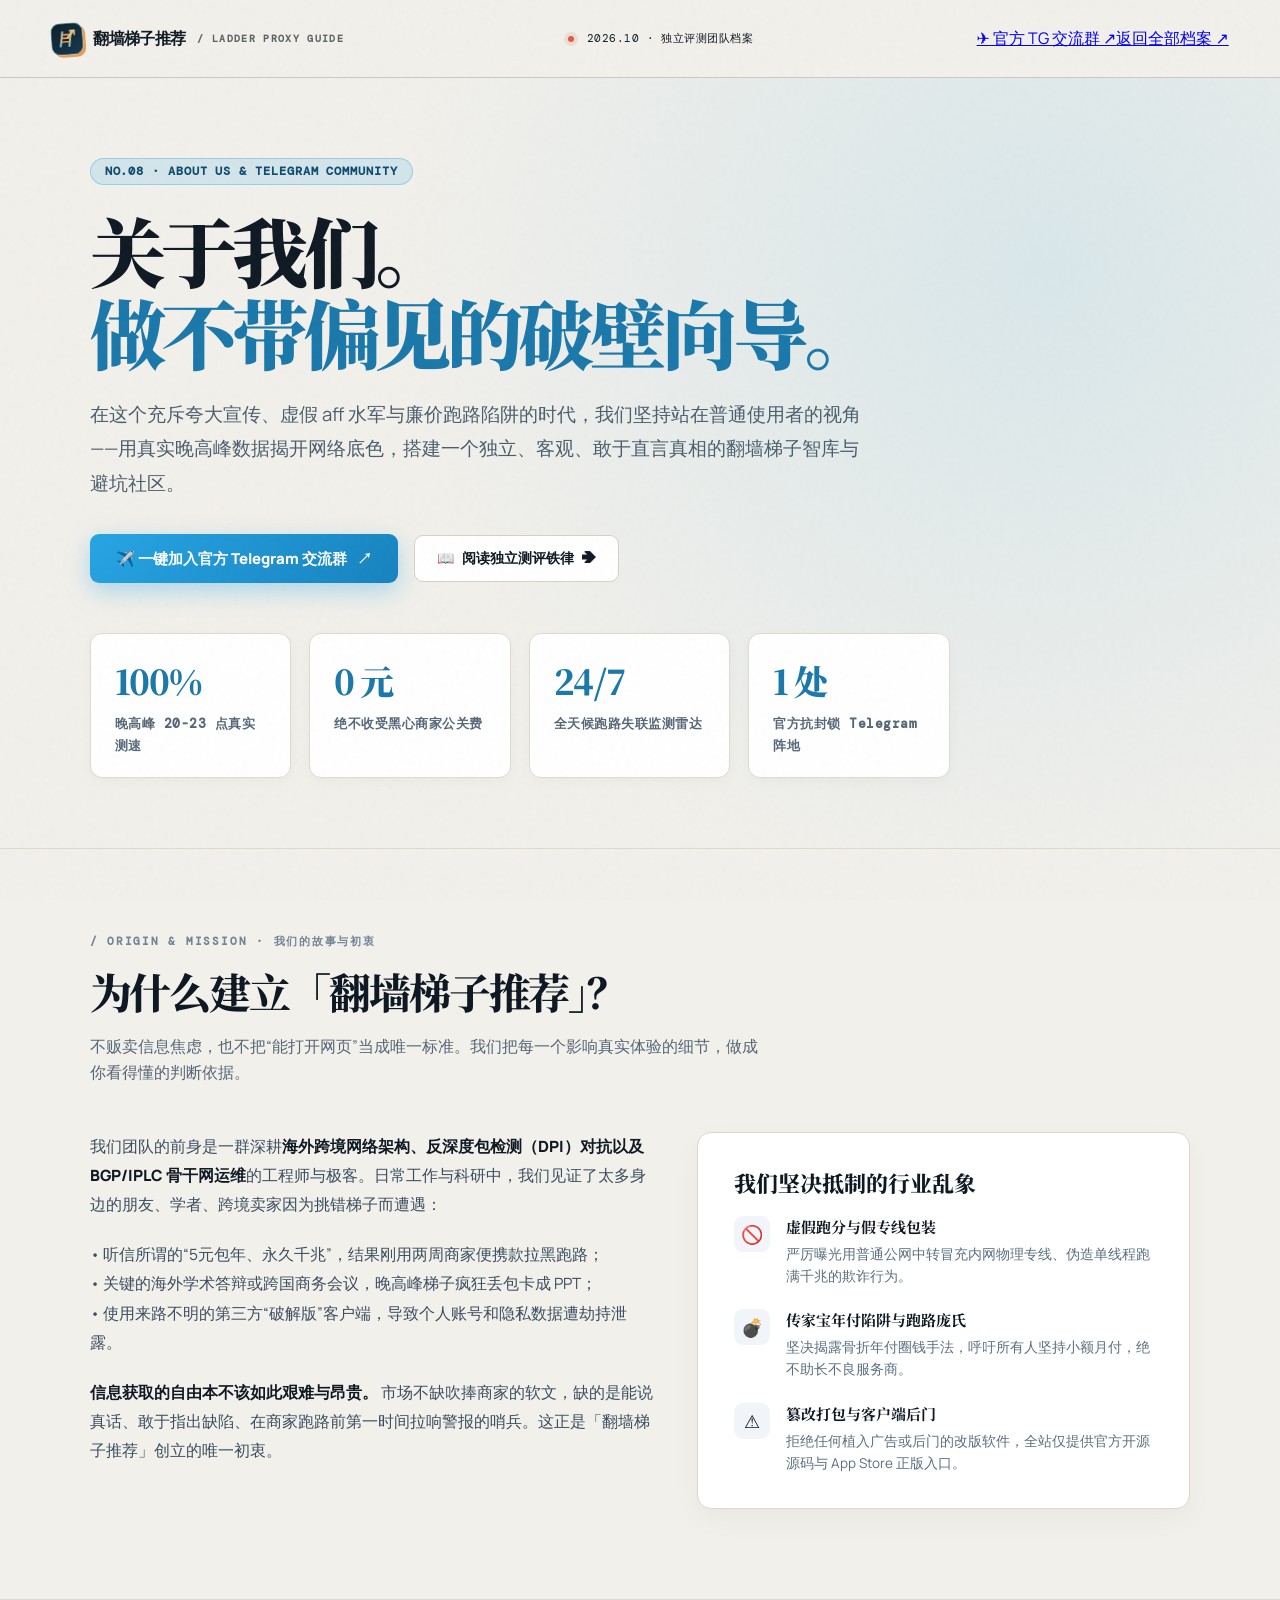
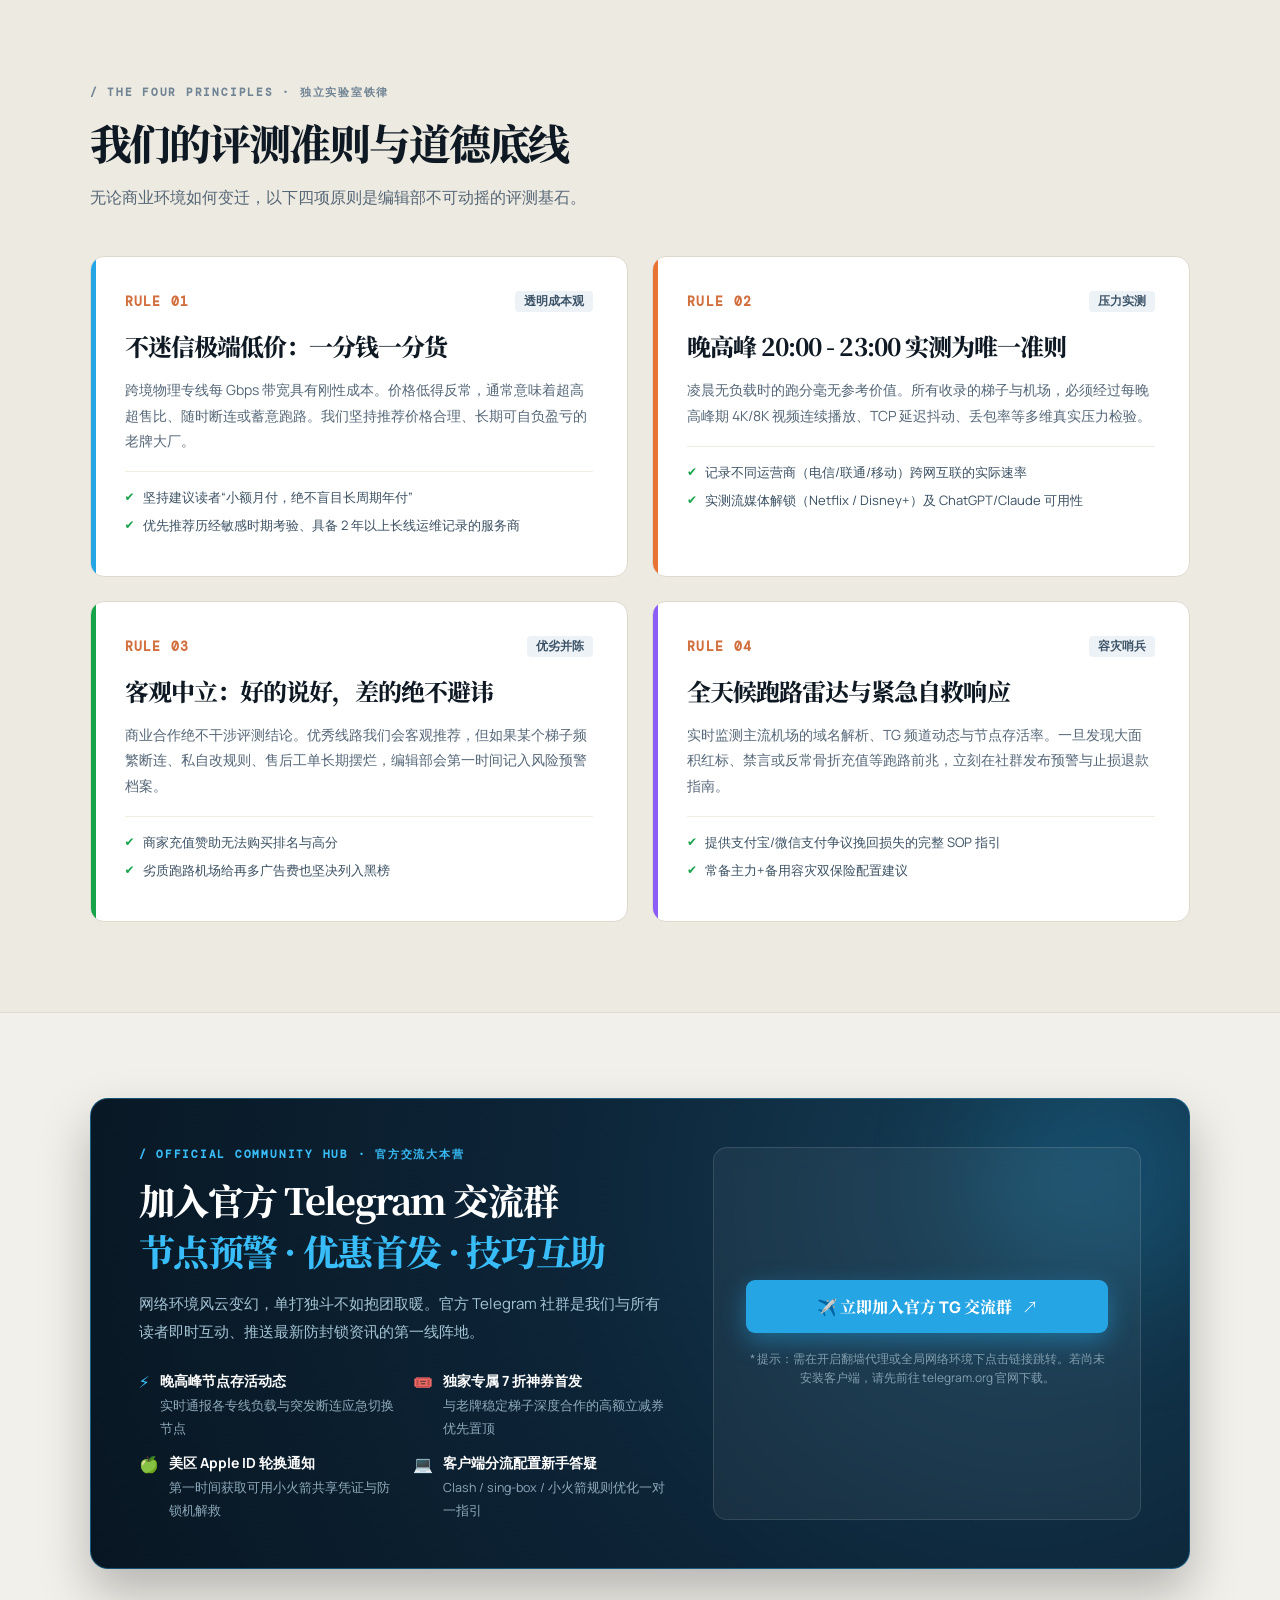
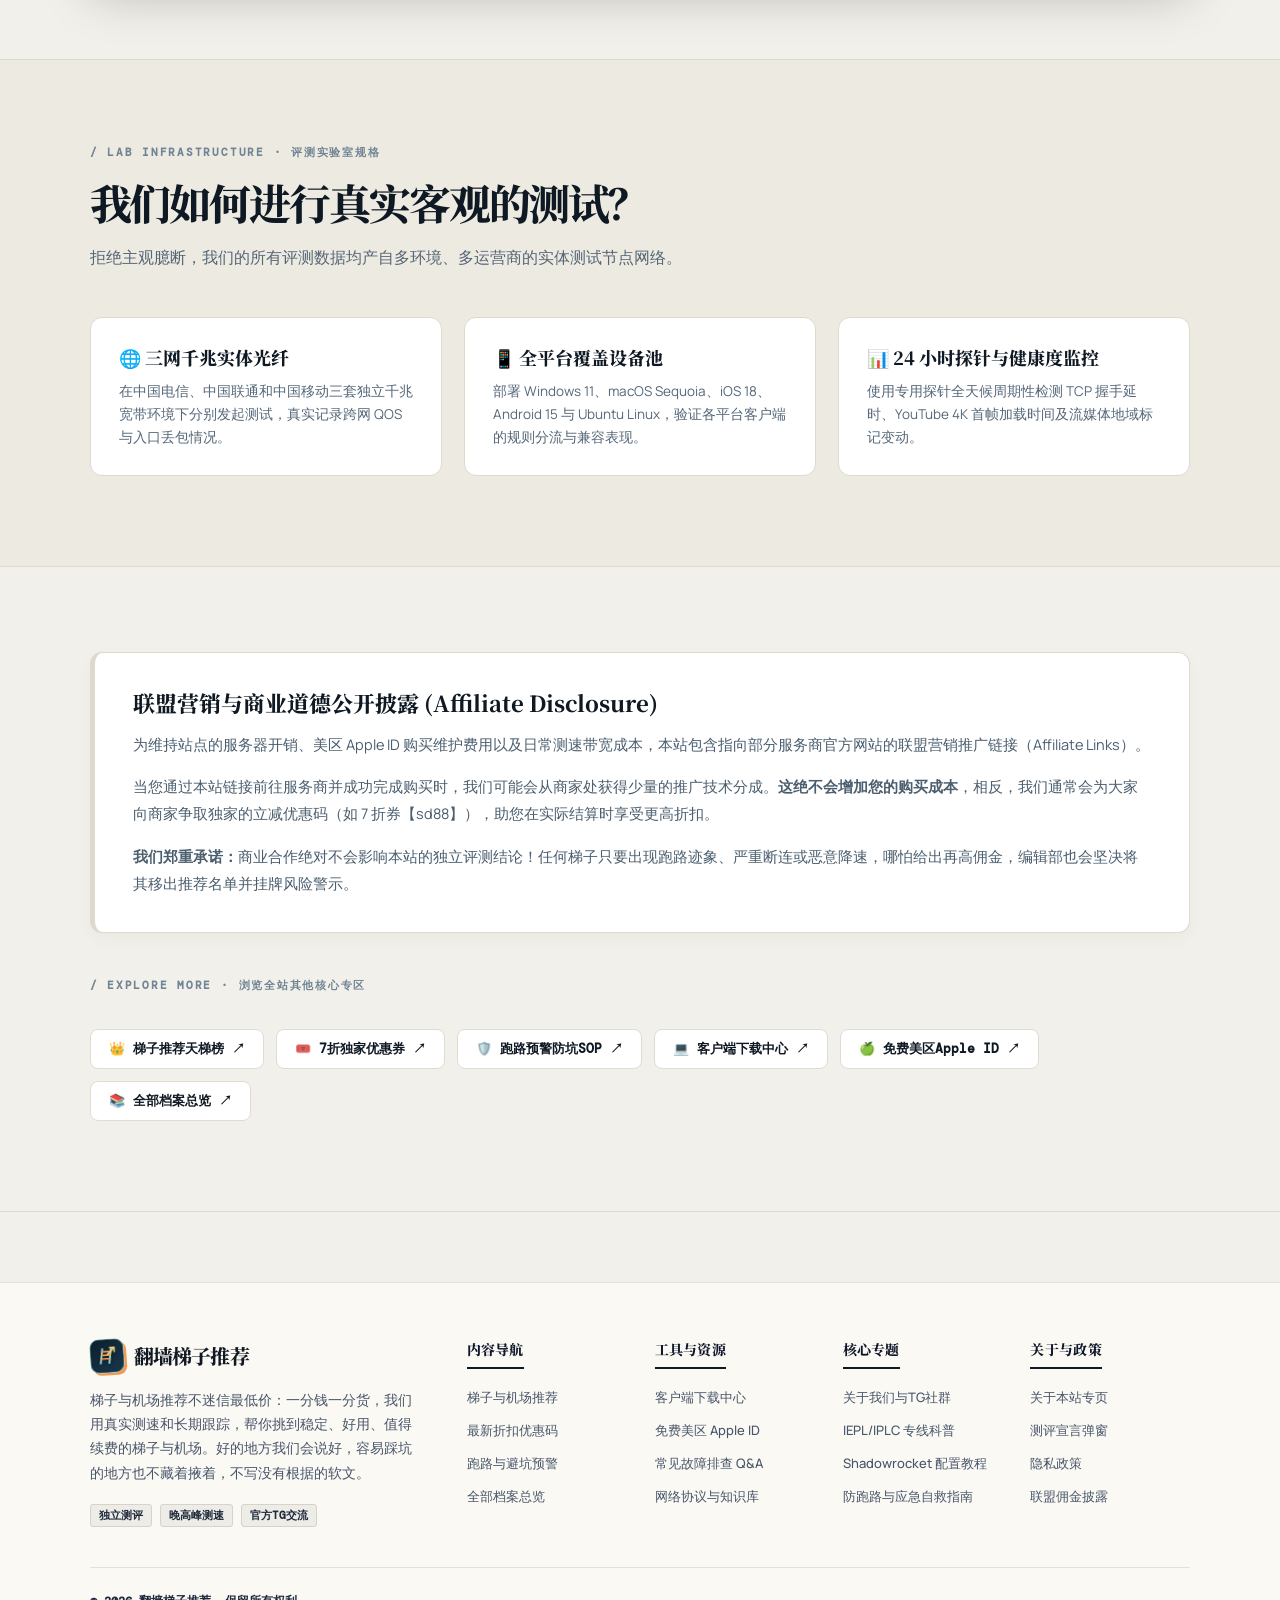
==== about.html @ b4c8fcf7 "feat: 初始化代码并配置域名fqtizituijian.com的robots与sitemap爬虫文件" ====
<!doctype html>
<html lang="zh-CN">
<head>
  <meta charset="UTF-8">
  <meta name="viewport" content="width=device-width,initial-scale=1">
  <title>关于我们与官方 TG 社群｜翻墙梯子推荐</title>
  <meta name="description" content="翻墙梯子推荐官方团队介绍与独立评测宣言。坚持 100% 晚高峰实测、拒绝虚假水军软文、实时跑路风险预警。欢迎加入官方 Telegram 交流群。">
  <meta name="robots" content="index, follow, max-image-preview:large, max-snippet:-1, max-video-preview:-1">
  <link rel="canonical" href="https://fqtizituijian.com/about.html">
  <meta property="og:type" content="article">
  <meta property="og:site_name" content="翻墙梯子推荐">
  <meta property="og:url" content="https://fqtizituijian.com/about.html">
  <meta property="og:title" content="关于我们与官方 TG 社群｜翻墙梯子推荐">
  <meta property="og:description" content="翻墙梯子推荐官方团队介绍与独立评测宣言。坚持 100% 晚高峰实测、拒绝虚假水军软文。">
  <meta property="og:image" content="https://fqtizituijian.com/apple-touch-icon.png">
  <link rel="icon" type="image/x-icon" href="favicon.ico">
  <link rel="icon" type="image/png" sizes="32x32" href="favicon-32x32.png">
  <link rel="icon" type="image/png" sizes="16x16" href="favicon-16x16.png">
  <link rel="icon" type="image/svg+xml" href="favicon.svg">
  <link rel="apple-touch-icon" sizes="180x180" href="apple-touch-icon.png">
  <link rel="preconnect" href="https://fonts.googleapis.com">
  <link rel="preconnect" href="https://fonts.gstatic.com" crossorigin>
  <link href="https://fonts.googleapis.com/css2?family=DM+Mono:wght@400;500;700&family=Manrope:wght@400;500;600;700;800&family=Noto+Serif+SC:wght@500;600;700;900&display=swap" rel="stylesheet">
  <link rel="stylesheet" href="styles.css">
  <link rel="stylesheet" href="brand.css">
  <link rel="stylesheet" href="about.css">
</head>
<body>
  <div class="noise"></div>

  <!-- 顶部主导航 -->
  <header class="site-header">
    <a class="brand" href="index.html">
      <span class="brand-mark" aria-hidden="true">
        <svg class="brand-ladder-icon" viewBox="0 0 28 28" fill="none" xmlns="http://www.w3.org/2000/svg">
          <path d="M8.5 5L5.5 23" stroke="#9de9e0" stroke-width="2.2" stroke-linecap="round"/>
          <path d="M19.5 5L16.5 23" stroke="#9de9e0" stroke-width="2.2" stroke-linecap="round"/>
          <path d="M8 8.5H19" stroke="#f09a54" stroke-width="2.2" stroke-linecap="round"/>
          <path d="M7.2 13H18.2" stroke="#f09a54" stroke-width="2.2" stroke-linecap="round"/>
          <path d="M6.4 17.5H17.4" stroke="#f09a54" stroke-width="2.2" stroke-linecap="round"/>
          <path d="M18 3.5H23.5V9" stroke="#f4d17b" stroke-width="2" stroke-linecap="round" stroke-linejoin="round"/>
          <path d="M23.5 3.5L15 12" stroke="#f4d17b" stroke-width="2" stroke-linecap="round"/>
        </svg>
      </span>
      <span>翻墙梯子推荐</span>
      <small>/ LADDER PROXY GUIDE</small>
    </a>
    <div class="header-meta"><span class="live-dot"></span> 2026.10 · 独立评测团队档案</div>
    <div style="display:flex;align-items:center;">
      <a class="tg-header-badge" href="https://t.me/shandianshuvpn" target="_blank" rel="noopener noreferrer">✈️ 官方 TG 交流群 ↗</a>
      <a class="back-home" href="nav.html">返回全部档案 ↗</a>
    </div>
  </header>

  <main>
    <!-- 1. 顶部 Hero 全景封面 -->
    <section class="about-hero section-pad">
      <div class="about-hero-copy">
        <div class="about-hero-badge">
          <span>NO.08 · ABOUT US & TELEGRAM COMMUNITY</span>
        </div>
        <h1>关于我们。<br><em>做不带偏见的破壁向导。</em></h1>
        <p class="about-hero-desc">
          在这个充斥夸大宣传、虚假 aff 水军与廉价跑路陷阱的时代，我们坚持站在普通使用者的视角——用真实晚高峰数据揭开网络底色，搭建一个独立、客观、敢于直言真相的翻墙梯子智库与避坑社区。
        </p>

        <div class="about-hero-actions">
          <a class="about-hero-btn-tg" href="https://t.me/shandianshuvpn" target="_blank" rel="noopener noreferrer">
            <span>✈️ 一键加入官方 Telegram 交流群</span>
            <span>↗</span>
          </a>
          <a class="about-hero-btn-sub" href="#principles">
            <span>📖 阅读独立测评铁律 ➔</span>
          </a>
        </div>

        <div class="about-metrics-bar">
          <div class="about-metric-card">
            <span class="about-metric-val">100%</span>
            <span class="about-metric-label">晚高峰 20-23 点真实测速</span>
          </div>
          <div class="about-metric-card">
            <span class="about-metric-val">0 元</span>
            <span class="about-metric-label">绝不收受黑心商家公关费</span>
          </div>
          <div class="about-metric-card">
            <span class="about-metric-val">24/7</span>
            <span class="about-metric-label">全天候跑路失联监测雷达</span>
          </div>
          <div class="about-metric-card">
            <span class="about-metric-val">1 处</span>
            <span class="about-metric-label">官方抗封锁 Telegram 阵地</span>
          </div>
        </div>
      </div>
    </section>

    <!-- 2. 建站初衷与团队起源 -->
    <section class="about-section section-pad">
      <div class="section-header-wrap">
        <div class="section-kicker">/ ORIGIN & MISSION · 我们的故事与初衷</div>
        <h2 class="section-title">为什么建立「翻墙梯子推荐」？</h2>
        <p class="section-subtitle">
          不贩卖信息焦虑，也不把“能打开网页”当成唯一标准。我们把每一个影响真实体验的细节，做成你看得懂的判断依据。
        </p>
      </div>

      <div class="story-grid">
        <div class="story-copy">
          <p>
            我们团队的前身是一群深耕<strong>海外跨境网络架构、反深度包检测（DPI）对抗以及 BGP/IPLC 骨干网运维</strong>的工程师与极客。日常工作与科研中，我们见证了太多身边的朋友、学者、跨境卖家因为挑错梯子而遭遇：
          </p>
          <p>
            • 听信所谓的“5元包年、永久千兆”，结果刚用两周商家便携款拉黑跑路；<br>
            • 关键的海外学术答辩或跨国商务会议，晚高峰梯子疯狂丢包卡成 PPT；<br>
            • 使用来路不明的第三方“破解版”客户端，导致个人账号和隐私数据遭劫持泄露。
          </p>
          <p>
            <strong>信息获取的自由本不该如此艰难与昂贵。</strong> 市场不缺吹捧商家的软文，缺的是能说真话、敢于指出缺陷、在商家跑路前第一时间拉响警报的哨兵。这正是「翻墙梯子推荐」创立的唯一初衷。
          </p>
        </div>

        <div class="story-card-box">
          <h3>我们坚决抵制的行业乱象</h3>
          <div class="story-item">
            <div class="story-item-icon">🚫</div>
            <div class="story-item-text">
              <h4>虚假跑分与假专线包装</h4>
              <p>严厉曝光用普通公网中转冒充内网物理专线、伪造单线程跑满千兆的欺诈行为。</p>
            </div>
          </div>
          <div class="story-item">
            <div class="story-item-icon">💣</div>
            <div class="story-item-text">
              <h4>传家宝年付陷阱与跑路庞氏</h4>
              <p>坚决揭露骨折年付圈钱手法，呼吁所有人坚持小额月付，绝不助长不良服务商。</p>
            </div>
          </div>
          <div class="story-item">
            <div class="story-item-icon">⚠️</div>
            <div class="story-item-text">
              <h4>篡改打包与客户端后门</h4>
              <p>拒绝任何植入广告或后门的改版软件，全站仅提供官方开源源码与 App Store 正版入口。</p>
            </div>
          </div>
        </div>
      </div>
    </section>

    <!-- 3. 四大评测铁律 -->
    <section class="about-section alt-bg section-pad" id="principles">
      <div class="section-header-wrap">
        <div class="section-kicker">/ THE FOUR PRINCIPLES · 独立实验室铁律</div>
        <h2 class="section-title">我们的评测准则与道德底线</h2>
        <p class="section-subtitle">
          无论商业环境如何变迁，以下四项原则是编辑部不可动摇的评测基石。
        </p>
      </div>

      <div class="principles-grid">
        <div class="principle-card" style="--p-accent: #26a5e4;">
          <div class="principle-top">
            <span class="principle-num">RULE 01</span>
            <span class="principle-tag">透明成本观</span>
          </div>
          <h3 class="principle-title">不迷信极端低价：一分钱一分货</h3>
          <p class="principle-desc">
            跨境物理专线每 Gbps 带宽具有刚性成本。价格低得反常，通常意味着超高超售比、随时断连或蓄意跑路。我们坚持推荐价格合理、长期可自负盈亏的老牌大厂。
          </p>
          <ul class="principle-checklist">
            <li>坚持建议读者“小额月付，绝不盲目长周期年付”</li>
            <li>优先推荐历经敏感时期考验、具备 2 年以上长线运维记录的服务商</li>
          </ul>
        </div>

        <div class="principle-card" style="--p-accent: #e87333;">
          <div class="principle-top">
            <span class="principle-num">RULE 02</span>
            <span class="principle-tag">压力实测</span>
          </div>
          <h3 class="principle-title">晚高峰 20:00 - 23:00 实测为唯一准则</h3>
          <p class="principle-desc">
            凌晨无负载时的跑分毫无参考价值。所有收录的梯子与机场，必须经过每晚高峰期 4K/8K 视频连续播放、TCP 延迟抖动、丢包率等多维真实压力检验。
          </p>
          <ul class="principle-checklist">
            <li>记录不同运营商（电信/联通/移动）跨网互联的实际速率</li>
            <li>实测流媒体解锁（Netflix / Disney+）及 ChatGPT/Claude 可用性</li>
          </ul>
        </div>

        <div class="principle-card" style="--p-accent: #16a34a;">
          <div class="principle-top">
            <span class="principle-num">RULE 03</span>
            <span class="principle-tag">优劣并陈</span>
          </div>
          <h3 class="principle-title">客观中立：好的说好，差的绝不避讳</h3>
          <p class="principle-desc">
            商业合作绝不干涉评测结论。优秀线路我们会客观推荐，但如果某个梯子频繁断连、私自改规则、售后工单长期摆烂，编辑部会第一时间记入风险预警档案。
          </p>
          <ul class="principle-checklist">
            <li>商家充值赞助无法购买排名与高分</li>
            <li>劣质跑路机场给再多广告费也坚决列入黑榜</li>
          </ul>
        </div>

        <div class="principle-card" style="--p-accent: #8b5cf6;">
          <div class="principle-top">
            <span class="principle-num">RULE 04</span>
            <span class="principle-tag">容灾哨兵</span>
          </div>
          <h3 class="principle-title">全天候跑路雷达与紧急自救响应</h3>
          <p class="principle-desc">
            实时监测主流机场的域名解析、TG 频道动态与节点存活率。一旦发现大面积红标、禁言或反常骨折充值等跑路前兆，立刻在社群发布预警与止损退款指南。
          </p>
          <ul class="principle-checklist">
            <li>提供支付宝/微信支付争议挽回损失的完整 SOP 指引</li>
            <li>常备主力+备用容灾双保险配置建议</li>
          </ul>
        </div>
      </div>
    </section>

    <!-- 4. 官方 Telegram 独立特色专区 -->
    <section class="about-section section-pad">
      <div class="about-tg-feature-box">
        <div class="tg-feature-info">
          <div class="section-kicker" style="color:#38bdf8;margin-bottom:12px;">/ OFFICIAL COMMUNITY HUB · 官方交流大本营</div>
          <h3>加入官方 Telegram 交流群<br><em>节点预警 · 优惠首发 · 技巧互助</em></h3>
          <p>
            网络环境风云变幻，单打独斗不如抱团取暖。官方 Telegram 社群是我们与所有读者即时互动、推送最新防封锁资讯的第一线阵地。
          </p>
          <div class="tg-perks-list">
            <div class="tg-perk-item">
              <span class="tg-perk-icon">⚡</span>
              <div class="tg-perk-item-text">
                <strong>晚高峰节点存活动态</strong>
                <span>实时通报各专线负载与突发断连应急切换节点</span>
              </div>
            </div>
            <div class="tg-perk-item">
              <span class="tg-perk-icon">🎟️</span>
              <div class="tg-perk-item-text">
                <strong>独家专属 7 折神券首发</strong>
                <span>与老牌稳定梯子深度合作的高额立减券优先置顶</span>
              </div>
            </div>
            <div class="tg-perk-item">
              <span class="tg-perk-icon">🍏</span>
              <div class="tg-perk-item-text">
                <strong>美区 Apple ID 轮换通知</strong>
                <span>第一时间获取可用小火箭共享凭证与防锁机解救</span>
              </div>
            </div>
            <div class="tg-perk-item">
              <span class="tg-perk-icon">💻</span>
              <div class="tg-perk-item-text">
                <strong>客户端分流配置新手答疑</strong>
                <span>Clash / sing-box / 小火箭规则优化一对一指引</span>
              </div>
            </div>
          </div>
        </div>

        <div class="tg-feature-panel">
          <a class="btn-tg-primary" href="https://t.me/shandianshuvpn" target="_blank" rel="noopener noreferrer">
            <span>✈️ 立即加入官方 TG 交流群</span>
            <span>↗</span>
          </a>
          <p class="tg-panel-note">
            * 提示：需在开启翻墙代理或全局网络环境下点击链接跳转。若尚未安装客户端，请先前往 telegram.org 官网下载。
          </p>
        </div>
      </div>
    </section>

    <!-- 5. 评测实验室基础设施 -->
    <section class="about-section alt-bg section-pad">
      <div class="section-header-wrap">
        <div class="section-kicker">/ LAB INFRASTRUCTURE · 评测实验室规格</div>
        <h2 class="section-title">我们如何进行真实客观的测试？</h2>
        <p class="section-subtitle">
          拒绝主观臆断，我们的所有评测数据均产自多环境、多运营商的实体测试节点网络。
        </p>
      </div>

      <div class="lab-specs-grid">
        <div class="lab-spec-card">
          <h4>🌐 三网千兆实体光纤</h4>
          <p>在中国电信、中国联通和中国移动三套独立千兆宽带环境下分别发起测试，真实记录跨网 QOS 与入口丢包情况。</p>
        </div>
        <div class="lab-spec-card">
          <h4>📱 全平台覆盖设备池</h4>
          <p>部署 Windows 11、macOS Sequoia、iOS 18、Android 15 与 Ubuntu Linux，验证各平台客户端的规则分流与兼容表现。</p>
        </div>
        <div class="lab-spec-card">
          <h4>📊 24 小时探针与健康度监控</h4>
          <p>使用专用探针全天候周期性检测 TCP 握手延时、YouTube 4K 首帧加载时间及流媒体地域标记变动。</p>
        </div>
      </div>
    </section>

    <!-- 6. 商业伦理与联盟营销披露 -->
    <section class="about-section section-pad">
      <div class="ethics-box">
        <h3>联盟营销与商业道德公开披露 (Affiliate Disclosure)</h3>
        <p>
          为维持站点的服务器开销、美区 Apple ID 购买维护费用以及日常测速带宽成本，本站包含指向部分服务商官方网站的联盟营销推广链接（Affiliate Links）。
        </p>
        <p>
          当您通过本站链接前往服务商并成功完成购买时，我们可能会从商家处获得少量的推广技术分成。<strong>这绝不会增加您的购买成本</strong>，相反，我们通常会为大家向商家争取独家的立减优惠码（如 7 折券【sd88】），助您在实际结算时享受更高折扣。
        </p>
        <p>
          <strong>我们郑重承诺：</strong>商业合作绝对不会影响本站的独立评测结论！任何梯子只要出现跑路迹象、严重断连或恶意降速，哪怕给出再高佣金，编辑部也会坚决将其移出推荐名单并挂牌风险警示。
        </p>
      </div>

      <!-- 快速通往全站其他专区 -->
      <div style="margin-top: 45px;">
        <div class="section-kicker">/ EXPLORE MORE · 浏览全站其他核心专区</div>
        <div class="quick-nav-pills">
          <a class="nav-pill" href="airport-recommend.html">👑 梯子推荐天梯榜 ↗</a>
          <a class="nav-pill" href="airport-coupons.html">🎟️ 7折独家优惠券 ↗</a>
          <a class="nav-pill" href="risk-alerts.html">🛡️ 跑路预警防坑SOP ↗</a>
          <a class="nav-pill" href="clients.html">💻 客户端下载中心 ↗</a>
          <a class="nav-pill" href="apple-account.html">🍏 免费美区Apple ID ↗</a>
          <a class="nav-pill" href="nav.html">📚 全部档案总览 ↗</a>
        </div>
      </div>
    </section>
  </main>

  <!-- 全站统一高级页脚 -->
  <footer class="site-mega-footer section-pad">
    <div class="footer-top-grid">
      <div class="footer-brand-col">
        <div class="footer-brand">
          <span class="brand-mark" aria-hidden="true">
            <svg class="brand-ladder-icon" viewBox="0 0 28 28" fill="none" xmlns="http://www.w3.org/2000/svg">
              <path d="M8.5 5L5.5 23" stroke="#9de9e0" stroke-width="2.2" stroke-linecap="round"/>
              <path d="M19.5 5L16.5 23" stroke="#9de9e0" stroke-width="2.2" stroke-linecap="round"/>
              <path d="M8 8.5H19" stroke="#f09a54" stroke-width="2.2" stroke-linecap="round"/>
              <path d="M7.2 13H18.2" stroke="#f09a54" stroke-width="2.2" stroke-linecap="round"/>
              <path d="M6.4 17.5H17.4" stroke="#f09a54" stroke-width="2.2" stroke-linecap="round"/>
              <path d="M18 3.5H23.5V9" stroke="#f4d17b" stroke-width="2" stroke-linecap="round" stroke-linejoin="round"/>
              <path d="M23.5 3.5L15 12" stroke="#f4d17b" stroke-width="2" stroke-linecap="round"/>
            </svg>
          </span>
          <span class="brand-text">翻墙梯子推荐</span>
        </div>
        <p class="footer-mission">
          梯子与机场推荐不迷信最低价：一分钱一分货，我们用真实测速和长期跟踪，帮你挑到稳定、好用、值得续费的梯子与机场。好的地方我们会说好，容易踩坑的地方也不藏着掖着，不写没有根据的软文。
        </p>
        <div class="footer-tags">
          <span class="ftag">独立测评</span>
          <span class="ftag">晚高峰测速</span>
          <span class="ftag">官方TG交流</span>
        </div>
      </div>

      <div class="footer-nav-cols">
        <div class="footer-nav-group">
          <h4>内容导航</h4>
          <ul>
            <li><a href="airport-recommend.html">梯子与机场推荐</a></li>
            <li><a href="airport-coupons.html">最新折扣优惠码</a></li>
            <li><a href="risk-alerts.html">跑路与避坑预警</a></li>
            <li><a href="nav.html">全部档案总览</a></li>
          </ul>
        </div>

        <div class="footer-nav-group">
          <h4>工具与资源</h4>
          <ul>
            <li><a href="clients.html">客户端下载中心</a></li>
            <li><a href="apple-account.html">免费美区 Apple ID</a></li>
            <li><a href="faq.html">常见故障排查 Q&A</a></li>
            <li><a href="knowledge.html">网络协议与知识库</a></li>
          </ul>
        </div>

        <div class="footer-nav-group">
          <h4>核心专题</h4>
          <ul>
            <li><a href="about.html">关于我们与TG社群</a></li>
            <li><a href="knowledge.html">IEPL/IPLC 专线科普</a></li>
            <li><a href="knowledge.html">Shadowrocket 配置教程</a></li>
            <li><a href="risk-alerts.html">防跑路与应急自救指南</a></li>
          </ul>
        </div>

        <div class="footer-nav-group">
          <h4>关于与政策</h4>
          <ul>
            <li><a href="about.html">关于本站专页</a></li>
            <li><a href="javascript:void(0)" class="js-open-policy" data-policy="about">测评宣言弹窗</a></li>
            <li><a href="javascript:void(0)" class="js-open-policy" data-policy="privacy">隐私政策</a></li>
            <li><a href="javascript:void(0)" class="js-open-policy" data-policy="disclaimer">联盟佣金披露</a></li>
          </ul>
        </div>
      </div>
    </div>

    <div class="footer-bottom-bar">
      <div class="footer-copy">© 2026 翻墙梯子推荐. 保留所有权利。</div>
      <div class="footer-disclaimer">
        本站为独立测速与联盟营销网站，通过站内链接完成的符合条件的购买，我们可能获得一定佣金，不会增加您的购买成本。官方社群：<a href="https://t.me/shandianshuvpn" target="_blank" rel="noopener noreferrer" style="color:#26a5e4;text-decoration:none;">点击加入 Telegram 官方交流群 ↗</a>
      </div>
    </div>
  </footer>

  <script src="mega-footer.js"></script>
</body>
</html>
---- styles.css ----
:root{--ink:#101923;--paper:#f2f0eb;--cyan:#9de9e0;--orange:#f09a54;--line:rgba(16,25,35,.18)}*{box-sizing:border-box}html{scroll-behavior:smooth}body{margin:0;background:var(--paper);color:var(--ink);font-family:Manrope,system-ui,sans-serif}.noise{position:fixed;inset:0;pointer-events:none;opacity:.055;z-index:10;background-image:url("data:image/svg+xml,%3Csvg viewBox='0 0 180 180' xmlns='http://www.w3.org/2000/svg'%3E%3Cfilter id='n'%3E%3CfeTurbulence type='fractalNoise' baseFrequency='.9' numOctaves='4' stitchTiles='stitch'/%3E%3C/filter%3E%3Crect width='100%25' height='100%25' filter='url(%23n)' opacity='.55'/%3E%3C/svg%3E")}.section-pad{padding-left:clamp(24px,7vw,116px);padding-right:clamp(24px,7vw,116px)}.site-header{height:78px;display:flex;align-items:center;justify-content:space-between;padding:0 clamp(24px,4vw,64px);border-bottom:1px solid var(--line);position:relative;z-index:2}.brand{display:flex;align-items:baseline;gap:10px;color:var(--ink);text-decoration:none;font-weight:800;letter-spacing:-.04em}.brand-mark{display:grid;place-items:center;width:25px;height:25px;border-radius:50%;background:var(--ink);color:var(--cyan);font-size:16px;font-weight:400}.brand small{font-family:'DM Mono';font-size:9px;letter-spacing:.12em;opacity:.52;font-weight:400}.header-meta{font:11px 'DM Mono';letter-spacing:.04em}.live-dot{display:inline-block;width:6px;height:6px;background:#d65f45;border-radius:50%;margin-right:6px;box-shadow:0 0 0 4px #d65f4522}.menu-btn{background:none;border:0;width:32px;display:grid;gap:6px;padding:4px}.menu-btn span{height:1px;background:var(--ink);display:block}.hero{min-height:650px;height:calc(100vh - 78px);max-height:850px;display:flex;align-items:center;position:relative;overflow:hidden;background:radial-gradient(circle at 82% 28%, rgba(224, 126, 68, 0.12) 0%, rgba(244, 241, 234, 0) 55%), #f4f1ea;color:#0f1923;border-bottom:1.5px solid #ded8cb}#network-canvas,.hero-art{display:none!important}.hero:after{content:"";position:absolute;inset:0;opacity:.4;background:linear-gradient(90deg,#07111f 0%,transparent 48%),repeating-linear-gradient(135deg,transparent 0 90px,#1e5467 91px 92px,transparent 93px 180px)}.hero-copy{position:relative;z-index:1;max-width:610px}.eyebrow{font:11px 'DM Mono';letter-spacing:.13em;color:var(--cyan);text-transform:uppercase}.eyebrow span{margin-right:18px;color:#f4a45c}.hero h1{font:900 clamp(54px,8vw,112px)/.92 'Noto Serif SC',serif;letter-spacing:-.08em;margin:34px 0 28px}.hero h1 em{font-style:normal;color:var(--cyan);position:relative}.hero h1 em:after{content:"";height:8px;background:var(--orange);position:absolute;bottom:-2px;left:3px;right:0;z-index:-1;transform:skewX(-18deg)}.hero-intro{color:#a6b9c0;line-height:1.9;font-size:15px}.hero-actions{display:flex;gap:28px;align-items:center;margin-top:40px}.button{padding:14px 19px;text-decoration:none;font-weight:700;font-size:13px}.button-primary{background:var(--cyan);color:var(--ink)}.button-primary span{margin-left:22px}.text-link{color:#e5efeb;text-decoration:none;font-size:12px;border-bottom:1px solid #8da9ab;padding-bottom:4px}.text-link span{margin-left:10px}.hero-art{position:absolute;inset:0;z-index:0;opacity:.85}.orbit{position:absolute;border:1px solid rgba(157,233,224,.25);border-radius:50%;transform:rotate(-20deg)}.orbit-a{width:800px;height:390px;right:-60px;top:20%}.orbit-b{width:640px;height:270px;right:40px;top:34%;border-color:rgba(240,154,84,.28)}.route{position:absolute;height:1px;background:linear-gradient(90deg,transparent,var(--cyan));transform-origin:left}.route-a{width:500px;right:12%;top:42%;transform:rotate(-20deg)}.route-b{width:370px;right:4%;top:66%;transform:rotate(25deg)}.route-c{width:280px;right:27%;top:29%;transform:rotate(48deg);background:linear-gradient(90deg,transparent,var(--orange))}.node{position:absolute;width:8px;height:8px;border-radius:50%;background:var(--cyan);box-shadow:0 0 0 7px #9de9e033,0 0 22px #9de9e0}.n1{right:24%;top:32%}.n2{right:12%;top:61%;background:var(--orange);box-shadow:0 0 0 7px #f09a5433,0 0 22px #f09a54}.n3{right:43%;top:47%}.n4{right:31%;top:75%;width:4px;height:4px}.art-label{position:absolute;font:9px 'DM Mono';color:#9dbcc0;letter-spacing:.12em}.label-a{right:21%;top:24%}.label-b{right:10%;top:67%;color:var(--orange)}.compass{position:absolute;right:7%;top:21%;font:10px 'DM Mono';line-height:1.6;text-align:center;color:#85a8af}.compass i{font-style:normal;color:var(--orange)}.compass b{font-size:20px;font-weight:400}.scroll-cue{position:absolute;bottom:32px;left:clamp(24px,7vw,116px);font:10px 'DM Mono';color:#8da9ab;z-index:2;display:flex;align-items:center;gap:12px}.scroll-cue span{width:28px;height:1px;background:#8da9ab}.ticker{overflow:hidden;background:var(--orange);font:11px 'DM Mono';letter-spacing:.14em;white-space:nowrap}.ticker div{padding:13px 0;animation:marquee 24s linear infinite;width:max-content}.ticker b{margin:0 26px;color:var(--ink)}@keyframes marquee{to{transform:translateX(-50%)}}.manifesto{padding-top:120px;padding-bottom:130px}.section-kicker{font:10px 'DM Mono';letter-spacing:.16em;color:#657779;margin-bottom:34px}.manifesto-grid{display:grid;grid-template-columns:1.1fr .75fr;gap:12vw}.manifesto h2,.section-heading h2{font:600 clamp(37px,5vw,66px)/1.15 'Noto Serif SC';letter-spacing:-.07em;margin:0}.manifesto h2 span,.section-heading em{font-style:normal;color:#799799}.manifesto-grid p{line-height:1.9;color:#56666b;font-size:14px;margin:0 0 18px}.arrow-link{display:inline-block;margin-top:15px;color:var(--ink);font:700 12px 'DM Mono';text-decoration:none;border-bottom:1px solid var(--ink);padding-bottom:7px}.arrow-link span{margin-left:30px;color:#d16f3e}.nav-section{background:#e5e3dc;padding-top:100px;padding-bottom:120px}.section-heading{display:flex;align-items:flex-end;justify-content:space-between;margin-bottom:55px}.heading-note{font:12px 'DM Mono';color:#687477;padding-bottom:8px}.nav-grid{display:grid;grid-template-columns:repeat(6,1fr);gap:13px}.nav-card{min-height:295px;padding:22px 21px 20px;background:#c0ece5;text-decoration:none;color:var(--ink);display:flex;flex-direction:column;transition:transform .25s,box-shadow .25s}.nav-card:hover{transform:translateY(-6px);box-shadow:0 14px 30px #172e391c}.nav-card.featured{grid-column:span 2;background:#a9e4db}.nav-card.orange{grid-column:span 2;background:#f0a267}.nav-card.dark{grid-column:span 2;background:#142936;color:#e8f5f1}.nav-card.pale{grid-column:span 3;background:#f2eee7}.nav-card.slim{grid-column:span 1;min-height:270px}.nav-card.green{background:#c9dfbf}.nav-card.lavender{background:#cbc8df}.card-top{display:flex;justify-content:space-between;font:9px 'DM Mono';letter-spacing:.09em;opacity:.66}.nav-card h3{font:700 37px/.98 'Noto Serif SC';letter-spacing:-.09em;margin:37px 0 14px}.nav-card h3 strong{font-weight:900}.nav-card p{font-size:12px;line-height:1.7;max-width:190px;margin:0}.card-foot{font:10px 'DM Mono';margin-top:auto;opacity:.62}.quote{padding-top:130px;padding-bottom:120px;text-align:center;background:#101923;color:#eaf4ee}.quote-mark{font:100px/0.6 'Noto Serif SC';color:var(--orange);height:60px}.quote blockquote{font:600 clamp(30px,4.7vw,65px)/1.25 'Noto Serif SC';letter-spacing:-.07em;margin:30px 0}.quote blockquote strong{color:var(--cyan);font-weight:600}.quote-by{font:10px 'DM Mono';color:#89a0a3;letter-spacing:.12em}.site-footer{background:#101923;color:#819195;border-top:1px solid #36505b;display:flex;justify-content:space-between;align-items:center;padding-top:24px;padding-bottom:24px;font:10px 'DM Mono'}.site-footer .brand{color:#e7f0eb}.site-footer .brand small{display:none}@media(max-width:800px){.header-meta{display:none}.hero{height:720px;align-items:flex-start;padding-top:90px}.hero h1{font-size:65px}.hero-art{opacity:.4}.manifesto-grid,.section-heading{display:block}.heading-note{display:block;margin-top:20px}.nav-grid{grid-template-columns:repeat(2,1fr)}.nav-card,.nav-card.featured,.nav-card.orange,.nav-card.dark,.nav-card.pale,.nav-card.slim{grid-column:span 1;min-height:250px}.nav-card h3{font-size:31px}.site-footer{gap:15px;flex-wrap:wrap}}
---- brand.css ----
/* ============================================================
   全新品牌标识系统 (Brand Logo & Ladder Mark)
   ============================================================ */
.brand {
  display: inline-flex !important;
  align-items: center !important;
  gap: 10px !important;
  text-decoration: none !important;
}

.brand-mark {
  display: inline-flex !important;
  align-items: center !important;
  justify-content: center !important;
  width: 32px !important;
  height: 32px !important;
  border-radius: 9px !important;
  background: linear-gradient(145deg, #0d1e2b 0%, #17384e 100%) !important;
  border: 1.2px solid rgba(157, 233, 224, 0.45) !important;
  box-shadow: 2.5px 2.5px 0 #f09a54 !important;
  transform: rotate(-4deg) !important;
  transition: all 0.25s cubic-bezier(0.16, 1, 0.3, 1) !important;
  flex-shrink: 0 !important;
  box-sizing: border-box !important;
  overflow: visible !important;
}

.brand:hover .brand-mark {
  transform: rotate(0deg) scale(1.08) !important;
  box-shadow: 3.5px 3.5px 0 var(--cyan) !important;
  border-color: var(--cyan) !important;
}

.brand-ladder-icon {
  display: block !important;
  width: 22px !important;
  height: 22px !important;
  filter: drop-shadow(0 1px 2px rgba(0,0,0,0.4)) !important;
}

.brand span:not(.brand-mark) {
  font-weight: 800 !important;
  letter-spacing: -0.04em !important;
  color: inherit !important;
}

.brand small {
  font-family: 'DM Mono', monospace !important;
  font-size: 9.5px !important;
  letter-spacing: 0.14em !important;
  opacity: 0.65 !important;
  font-weight: 600 !important;
  text-transform: uppercase !important;
  margin-left: 2px !important;
}

/* ============================================================
   大站多栏专业页脚 (Mega Footer System)
   ============================================================ */
.site-mega-footer {
  background: #fbf9f4 !important;
  border-top: 1.5px solid #e2e0d8 !important;
  padding-top: 56px !important;
  padding-bottom: 40px !important;
  color: #101923 !important;
  margin-top: 70px !important;
  position: relative !important;
  z-index: 2 !important;
}

.footer-top-grid {
  display: grid;
  grid-template-columns: 1.25fr 2.75fr;
  gap: 48px;
  margin-bottom: 40px;
}

.footer-brand-col {
  display: flex;
  flex-direction: column;
  gap: 15px;
}

.footer-brand {
  display: flex;
  align-items: center;
  gap: 10px;
}

.footer-brand .brand-mark {
  width: 34px !important;
  height: 34px !important;
  border-radius: 9px !important;
}

.footer-brand .brand-text {
  font: 800 20px 'Noto Serif SC', 'Manrope', serif;
  letter-spacing: -0.04em;
  color: #101923;
}

.footer-mission {
  font-size: 13.5px;
  line-height: 1.8;
  color: #475569;
  margin: 0;
  max-width: 420px;
}

.footer-tags {
  display: flex;
  flex-wrap: wrap;
  gap: 8px;
  margin-top: 4px;
}

.footer-tags .ftag {
  font: 700 11px 'DM Mono', monospace;
  background: #edece6;
  color: #1e293b;
  border: 1px solid #d5d3cb;
  padding: 3px 8px;
  border-radius: 3px;
}

.footer-nav-cols {
  display: grid;
  grid-template-columns: repeat(4, 1fr);
  gap: 28px;
}

.footer-nav-group h4 {
  font: 800 14px 'Manrope', 'Noto Serif SC', sans-serif;
  color: #0f172a;
  margin: 0 0 16px;
  letter-spacing: 0.02em;
  position: relative;
  padding-bottom: 8px;
  border-bottom: 2px solid #101923;
  width: fit-content;
}

.footer-nav-group ul {
  list-style: none;
  padding: 0;
  margin: 0;
  display: flex;
  flex-direction: column;
  gap: 11px;
}

.footer-nav-group ul li a {
  font-size: 13px;
  color: #475569;
  text-decoration: none;
  transition: all 0.2s ease;
  display: inline-flex;
  align-items: center;
  font-weight: 500;
  cursor: pointer;
}

.footer-nav-group ul li a:hover {
  color: #e87333;
  transform: translateX(4px);
}

.footer-bottom-bar {
  border-top: 1px solid #e2e0d8;
  padding-top: 24px;
  display: flex;
  flex-direction: column;
  gap: 10px;
  font-size: 12px;
  color: #64748b;
  line-height: 1.6;
}

.footer-copy {
  font-weight: 700;
  color: #1e293b;
  font-family: 'DM Mono', monospace;
}

.footer-disclaimer {
  color: #64748b;
  max-width: 960px;
}

/* 政策/关于模态弹窗 */
.policy-modal-overlay {
  position: fixed;
  inset: 0;
  background: rgba(16, 25, 35, 0.72);
  backdrop-filter: blur(8px);
  z-index: 9999;
  display: flex;
  align-items: center;
  justify-content: center;
  padding: 20px;
  opacity: 0;
  pointer-events: none;
  transition: opacity 0.25s ease;
}
.policy-modal-overlay.active {
  opacity: 1;
  pointer-events: auto;
}
.policy-modal-card {
  background: #ffffff;
  border: 1.5px solid #e2e8f0;
  border-radius: 14px;
  max-width: 580px;
  width: 100%;
  padding: 32px;
  box-shadow: 0 20px 50px rgba(0, 0, 0, 0.3);
  position: relative;
  transform: translateY(16px);
  transition: transform 0.25s cubic-bezier(0.16, 1, 0.3, 1);
  max-height: 85vh;
  overflow-y: auto;
}
.policy-modal-overlay.active .policy-modal-card {
  transform: translateY(0);
}
.policy-modal-close {
  position: absolute;
  top: 18px;
  right: 18px;
  background: #f1f5f9;
  border: none;
  width: 32px;
  height: 32px;
  border-radius: 50%;
  font-size: 16px;
  color: #64748b;
  cursor: pointer;
  display: grid;
  place-items: center;
  transition: all 0.2s;
}
.policy-modal-close:hover {
  background: #e2e8f0;
  color: #0f172a;
}
.policy-modal-card h3 {
  font: 800 20px 'Noto Serif SC', serif;
  color: #0f172a;
  margin: 0 0 16px;
}
.policy-modal-card p {
  font-size: 14px;
  line-height: 1.75;
  color: #475569;
  margin: 0 0 14px;
}
.policy-modal-card ul {
  padding-left: 20px;
  color: #475569;
  font-size: 13.5px;
  line-height: 1.8;
  margin-bottom: 16px;
}

@media(max-width: 900px) {
  .footer-top-grid {
    grid-template-columns: 1fr;
    gap: 36px;
  }
  .footer-nav-cols {
    grid-template-columns: repeat(2, 1fr);
    gap: 24px;
  }
}
@media(max-width: 540px) {
  .footer-nav-cols {
    grid-template-columns: 1fr;
  }
}
---- about.css ----
/* ============================================================
   关于我们独立导航专页专属样式 (About Page Styling)
   ============================================================ */

/* 1. 顶部 Hero 全景封面 */
.about-hero {
  padding-top: 80px;
  padding-bottom: 70px;
  position: relative;
  background: radial-gradient(circle at 82% 25%, rgba(38, 165, 228, 0.12) 0%, rgba(242, 240, 235, 0) 55%), #f2f0eb;
  border-bottom: 1.5px solid #dedad0;
}
.about-hero-copy {
  max-width: 860px;
}
.about-hero-badge {
  display: inline-flex;
  align-items: center;
  gap: 8px;
  font: 700 11.5px 'DM Mono', monospace;
  color: #0f4b6e;
  background: rgba(38, 165, 228, 0.15);
  border: 1px solid rgba(38, 165, 228, 0.35);
  padding: 5px 14px;
  border-radius: 20px;
  margin-bottom: 24px;
  letter-spacing: 0.08em;
  text-transform: uppercase;
}
.about-hero h1 {
  font: 900 clamp(42px, 6vw, 76px)/1.08 'Noto Serif SC', serif;
  letter-spacing: -0.06em;
  color: #0f1923;
  margin: 0 0 24px;
}
.about-hero h1 em {
  font-style: normal;
  color: #1a78aa;
  position: relative;
}
.about-hero h1 em::after {
  content: "";
  position: absolute;
  bottom: 4px;
  left: 0;
  width: 100%;
  height: 8px;
  background: rgba(240, 154, 84, 0.35);
  z-index: -1;
  transform: skewX(-12deg);
}
.about-hero-desc {
  font-size: clamp(16px, 1.8vw, 18.5px);
  line-height: 1.85;
  color: #4b5e6d;
  margin: 0 0 34px;
  max-width: 780px;
}
.about-hero-actions {
  display: flex;
  flex-wrap: wrap;
  align-items: center;
  gap: 16px;
  margin-bottom: 50px;
}
.about-hero-btn-tg {
  background: linear-gradient(135deg, #26a5e4 0%, #1682bf 100%);
  color: #ffffff !important;
  text-decoration: none;
  font: 800 15px 'Manrope', 'DM Mono', sans-serif;
  padding: 14px 26px;
  border-radius: 9px;
  display: inline-flex;
  align-items: center;
  gap: 10px;
  box-shadow: 0 8px 24px rgba(38, 165, 228, 0.35);
  transition: all 0.25s cubic-bezier(0.16, 1, 0.3, 1);
}
.about-hero-btn-tg:hover {
  transform: translateY(-2px);
  box-shadow: 0 12px 30px rgba(38, 165, 228, 0.5);
  background: linear-gradient(135deg, #32b5f7 0%, #1a8ccf 100%);
}
.about-hero-btn-sub {
  background: #ffffff;
  color: #0f1923 !important;
  border: 1.5px solid #d5d1c5;
  text-decoration: none;
  font: 700 14px 'DM Mono', monospace;
  padding: 13px 22px;
  border-radius: 9px;
  display: inline-flex;
  align-items: center;
  gap: 8px;
  transition: all 0.2s ease;
}
.about-hero-btn-sub:hover {
  border-color: #0f1923;
  transform: translateY(-2px);
}

/* 指标看板 */
.about-metrics-bar {
  display: grid;
  grid-template-columns: repeat(4, 1fr);
  gap: 18px;
  margin-top: 20px;
}
.about-metric-card {
  background: #ffffff;
  border: 1.5px solid #dfdbcf;
  border-radius: 12px;
  padding: 22px 24px;
  box-shadow: 0 4px 14px rgba(0, 0, 0, 0.03);
}
.about-metric-val {
  font: 900 34px 'Noto Serif SC', 'DM Mono', serif;
  color: #1a78aa;
  letter-spacing: -0.04em;
  display: block;
  margin-bottom: 6px;
}
.about-metric-label {
  font: 700 12.5px 'DM Mono', monospace;
  color: #556677;
  letter-spacing: 0.04em;
}

/* 2. 章节通用排版 */
.about-section {
  padding-top: 85px;
  padding-bottom: 90px;
  border-bottom: 1px solid #dedad0;
}
.about-section.alt-bg {
  background: #edeae2;
}
.section-header-wrap {
  margin-bottom: 46px;
}
.section-kicker {
  font: 700 11px 'DM Mono', monospace;
  letter-spacing: 0.16em;
  color: #708494;
  text-transform: uppercase;
  margin-bottom: 12px;
}
.section-title {
  font: 800 clamp(28px, 3.6vw, 42px) 'Noto Serif SC', serif;
  letter-spacing: -0.05em;
  color: #0f1923;
  margin: 0 0 12px;
}
.section-subtitle {
  font-size: 15.5px;
  line-height: 1.7;
  color: #556675;
  max-width: 680px;
  margin: 0;
}

/* 3. 建站初衷两列对比/故事 */
.story-grid {
  display: grid;
  grid-template-columns: 1.15fr 1fr;
  gap: 40px;
  align-items: start;
}
.story-copy p {
  font-size: 15.5px;
  line-height: 1.9;
  color: #3b4e5f;
  margin: 0 0 20px;
}
.story-copy p strong {
  color: #0f1923;
  font-weight: 800;
}
.story-card-box {
  background: #ffffff;
  border: 1.5px solid #dcd7ca;
  border-radius: 14px;
  padding: 34px 36px;
  box-shadow: 0 10px 28px rgba(0,0,0,0.04);
}
.story-card-box h3 {
  font: 800 22px 'Noto Serif SC', serif;
  margin: 0 0 18px;
  color: #0f1923;
}
.story-item {
  display: flex;
  gap: 16px;
  margin-bottom: 22px;
}
.story-item:last-child {
  margin-bottom: 0;
}
.story-item-icon {
  width: 36px;
  height: 36px;
  border-radius: 9px;
  background: #f1f5f9;
  display: grid;
  place-items: center;
  font-size: 18px;
  flex-shrink: 0;
}
.story-item-text h4 {
  font: 700 15px 'Manrope', 'Noto Serif SC', sans-serif;
  margin: 0 0 5px;
  color: #101923;
}
.story-item-text p {
  font-size: 13.5px;
  line-height: 1.65;
  color: #5c6f80;
  margin: 0;
}

/* 4. 四大测评铁律网格 */
.principles-grid {
  display: grid;
  grid-template-columns: repeat(2, 1fr);
  gap: 24px;
}
.principle-card {
  background: #ffffff;
  border: 1.5px solid #ded9cd;
  border-radius: 14px;
  padding: 34px;
  position: relative;
  overflow: hidden;
  transition: transform 0.25s, box-shadow 0.25s, border-color 0.25s;
}
.principle-card::before {
  content: "";
  position: absolute;
  top: 0;
  left: 0;
  width: 5px;
  height: 100%;
  background: var(--p-accent, #26a5e4);
}
.principle-card:hover {
  transform: translateY(-4px);
  box-shadow: 0 16px 36px rgba(16, 25, 35, 0.08);
  border-color: #c9bfaf;
}
.principle-top {
  display: flex;
  justify-content: space-between;
  align-items: center;
  margin-bottom: 16px;
}
.principle-num {
  font: 800 13px 'DM Mono', monospace;
  color: #d16f3e;
  letter-spacing: 0.1em;
}
.principle-tag {
  font: 700 11.5px 'DM Mono', monospace;
  padding: 3px 9px;
  border-radius: 4px;
  background: #edf2f7;
  color: #3b5266;
}
.principle-title {
  font: 800 24px 'Noto Serif SC', serif;
  margin: 0 0 14px;
  color: #0f1923;
  letter-spacing: -0.04em;
}
.principle-desc {
  font-size: 14px;
  line-height: 1.8;
  color: #556778;
  margin: 0 0 18px;
}
.principle-checklist {
  list-style: none;
  padding: 0;
  margin: 0;
  border-top: 1px solid #f0ecdf;
  padding-top: 14px;
}
.principle-checklist li {
  font-size: 13px;
  line-height: 1.7;
  color: #3b5062;
  display: flex;
  align-items: center;
  gap: 8px;
  margin-bottom: 6px;
}
.principle-checklist li::before {
  content: "✔";
  color: #16a34a;
  font-weight: 800;
  font-size: 12px;
}

/* 5. 官方 Telegram 独立特色全景专区 */
.about-tg-feature-box {
  background: radial-gradient(circle at 85% 20%, #153e56 0%, #0d2538 45%, #081622 100%);
  border: 1.5px solid rgba(38, 165, 228, 0.4);
  border-radius: 18px;
  padding: 48px;
  color: #ffffff;
  display: grid;
  grid-template-columns: 1.25fr 1fr;
  gap: 40px;
  box-shadow: 0 24px 50px rgba(0, 0, 0, 0.25);
  position: relative;
  overflow: hidden;
}
.about-tg-feature-box::before {
  content: "";
  position: absolute;
  top: -60px;
  right: -60px;
  width: 260px;
  height: 260px;
  background: rgba(38, 165, 228, 0.18);
  border-radius: 50%;
  filter: blur(60px);
  pointer-events: none;
}
.tg-feature-info h3 {
  font: 800 clamp(26px, 3.2vw, 36px) 'Noto Serif SC', serif;
  margin: 0 0 14px;
  color: #ffffff;
  letter-spacing: -0.04em;
}
.tg-feature-info h3 em {
  font-style: normal;
  color: #38bdf8;
}
.tg-feature-info p {
  font-size: 15px;
  line-height: 1.85;
  color: #a4c4d5;
  margin: 0 0 26px;
  max-width: 580px;
}
.tg-perks-list {
  display: grid;
  grid-template-columns: repeat(2, 1fr);
  gap: 14px;
}
.tg-perk-item {
  display: flex;
  align-items: flex-start;
  gap: 10px;
}
.tg-perk-icon {
  color: #38bdf8;
  font-size: 16px;
  line-height: 1;
  margin-top: 3px;
}
.tg-perk-item-text strong {
  display: block;
  font-size: 14px;
  color: #ffffff;
  margin-bottom: 2px;
}
.tg-perk-item-text span {
  font-size: 12.5px;
  color: #8da9ba;
  line-height: 1.5;
}
.tg-feature-panel {
  background: rgba(255, 255, 255, 0.05);
  border: 1px solid rgba(255, 255, 255, 0.12);
  border-radius: 14px;
  padding: 32px;
  display: flex;
  flex-direction: column;
  justify-content: center;
  backdrop-filter: blur(10px);
}
.tg-link-showcase {
  margin-bottom: 22px;
  text-align: center;
}
.tg-link-showcase small {
  font: 700 11px 'DM Mono', monospace;
  color: #8da9ba;
  letter-spacing: 0.1em;
  text-transform: uppercase;
  display: block;
  margin-bottom: 8px;
}
.tg-link-showcase .big-tg-url {
  font: 800 clamp(20px, 2.5vw, 25px) 'DM Mono', monospace;
  color: #38bdf8;
  word-break: break-all;
}
.btn-tg-primary {
  background: #26a5e4;
  color: #ffffff !important;
  text-decoration: none;
  font: 800 16px 'Manrope', 'Noto Serif SC', sans-serif;
  padding: 15px 26px;
  border-radius: 9px;
  display: inline-flex;
  align-items: center;
  justify-content: center;
  gap: 10px;
  box-shadow: 0 8px 24px rgba(38, 165, 228, 0.45);
  transition: all 0.25s ease;
  width: 100%;
  box-sizing: border-box;
}
.btn-tg-primary:hover {
  background: #38bdf8;
  transform: translateY(-2px);
  box-shadow: 0 10px 30px rgba(38, 165, 228, 0.6);
}
.tg-panel-note {
  font-size: 12px;
  line-height: 1.6;
  color: #839faf;
  text-align: center;
  margin: 16px 0 0;
}

/* 6. 测速实验室环境与拓扑 */
.lab-specs-grid {
  display: grid;
  grid-template-columns: repeat(3, 1fr);
  gap: 22px;
}
.lab-spec-card {
  background: #ffffff;
  border: 1.5px solid #ded9cd;
  border-radius: 12px;
  padding: 26px 28px;
}
.lab-spec-card h4 {
  font: 800 18px 'Noto Serif SC', serif;
  margin: 0 0 10px;
  color: #0f1923;
  display: flex;
  align-items: center;
  gap: 10px;
}
.lab-spec-card p {
  font-size: 13.5px;
  line-height: 1.7;
  color: #556778;
  margin: 0;
}

/* 7. 商业伦理与免责披露 */
.ethics-box {
  background: #ffffff;
  border-left: 5px solid #f09a54;
  border: 1.5px solid #ded9cd;
  border-left-width: 5px;
  border-radius: 12px;
  padding: 34px 38px;
  box-shadow: 0 6px 18px rgba(0, 0, 0, 0.03);
}
.ethics-box h3 {
  font: 800 22px 'Noto Serif SC', serif;
  margin: 0 0 14px;
  color: #0f1923;
}
.ethics-box p {
  font-size: 14.5px;
  line-height: 1.85;
  color: #4b5e6e;
  margin: 0 0 16px;
}
.ethics-box p:last-child {
  margin-bottom: 0;
}

/* 8. 快速导航跨页连接 */
.quick-nav-pills {
  display: flex;
  flex-wrap: wrap;
  gap: 12px;
  margin-top: 36px;
}
.nav-pill {
  background: #ffffff;
  border: 1.5px solid #dfdcd2;
  color: #101923;
  text-decoration: none;
  font: 700 13px 'DM Mono', monospace;
  padding: 10px 18px;
  border-radius: 8px;
  transition: all 0.2s ease;
  display: inline-flex;
  align-items: center;
  gap: 8px;
}
.nav-pill:hover {
  background: #101923;
  color: #ffffff;
  border-color: #101923;
  transform: translateY(-2px);
}

/* 响应式断点 */
@media(max-width: 980px) {
  .about-metrics-bar {
    grid-template-columns: repeat(2, 1fr);
  }
  .story-grid {
    grid-template-columns: 1fr;
    gap: 30px;
  }
  .principles-grid {
    grid-template-columns: 1fr;
  }
  .about-tg-feature-box {
    grid-template-columns: 1fr;
    padding: 36px 30px;
    gap: 30px;
  }
  .lab-specs-grid {
    grid-template-columns: 1fr;
  }
}
@media(max-width: 640px) {
  .about-hero {
    padding-top: 50px;
    padding-bottom: 50px;
  }
  .about-metrics-bar {
    grid-template-columns: 1fr;
  }
  .tg-perks-list {
    grid-template-columns: 1fr;
  }
  .about-tg-feature-box {
    padding: 26px 20px;
  }
}
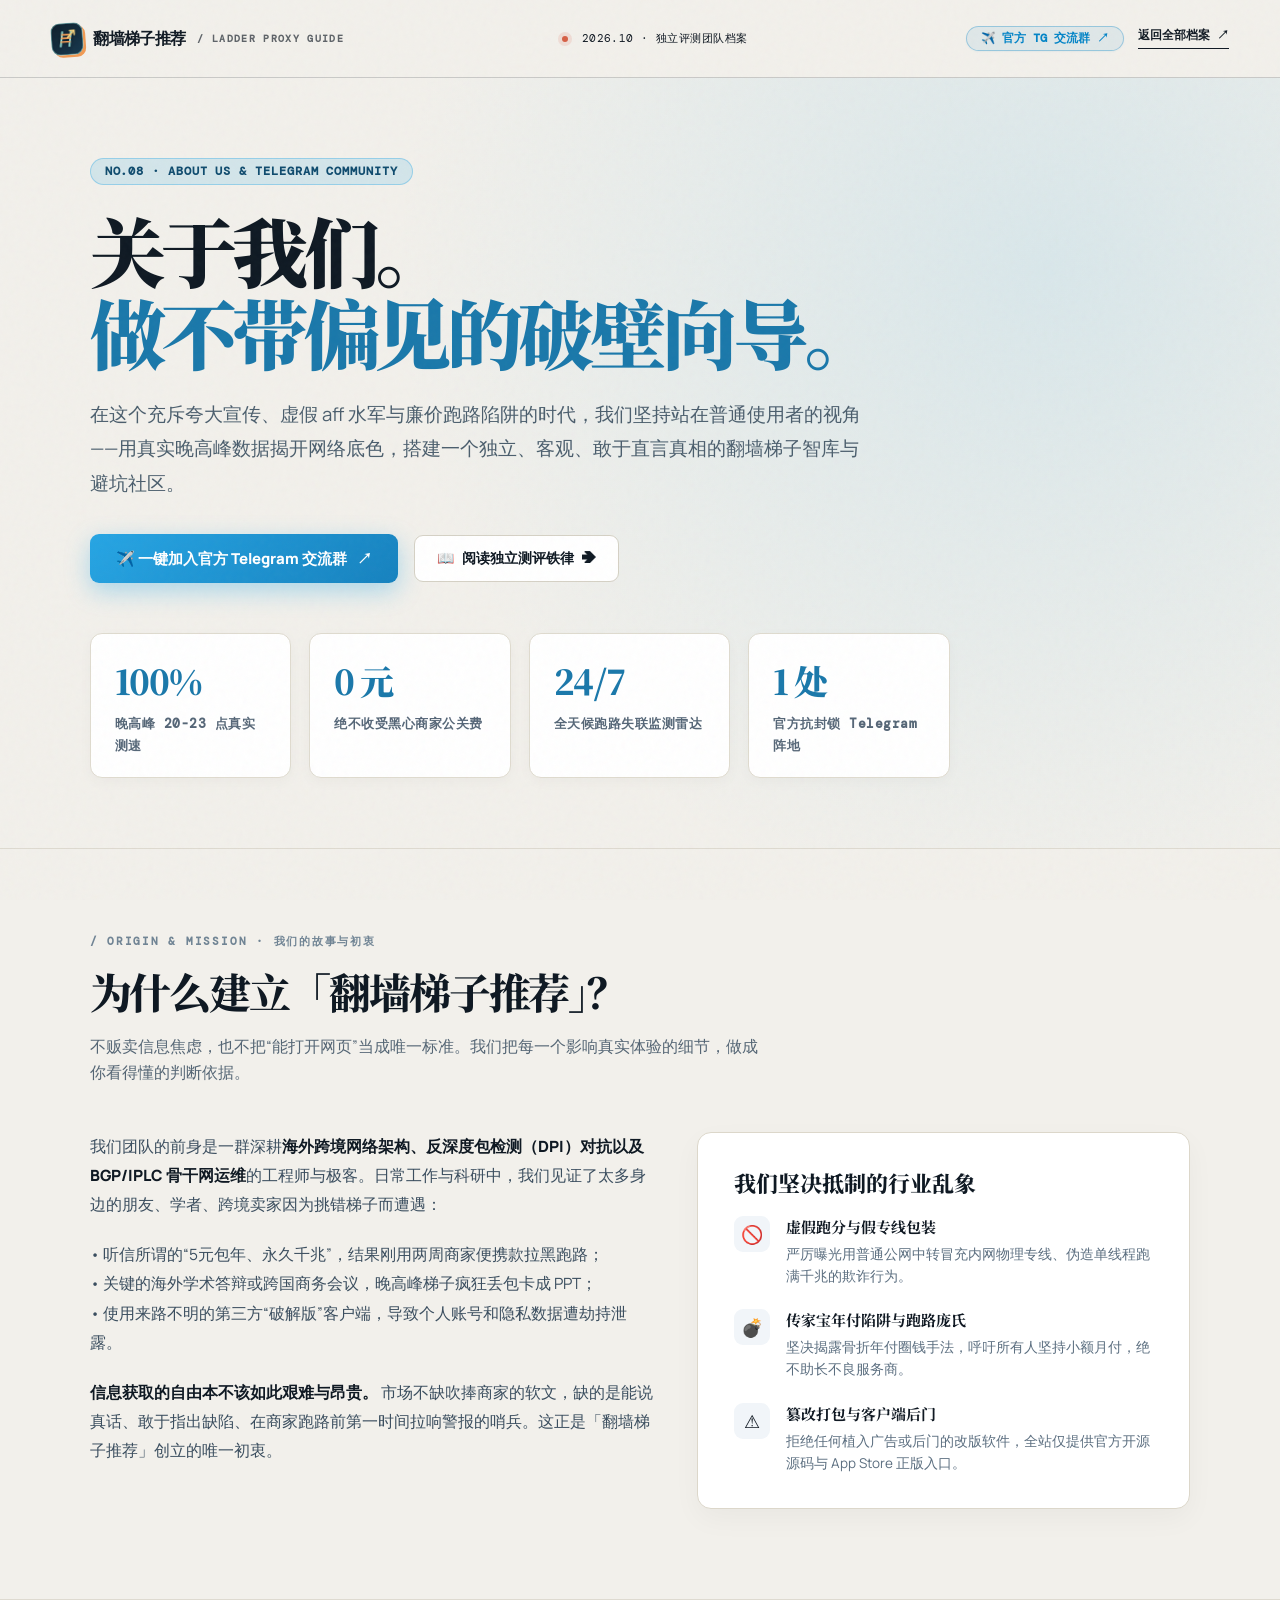
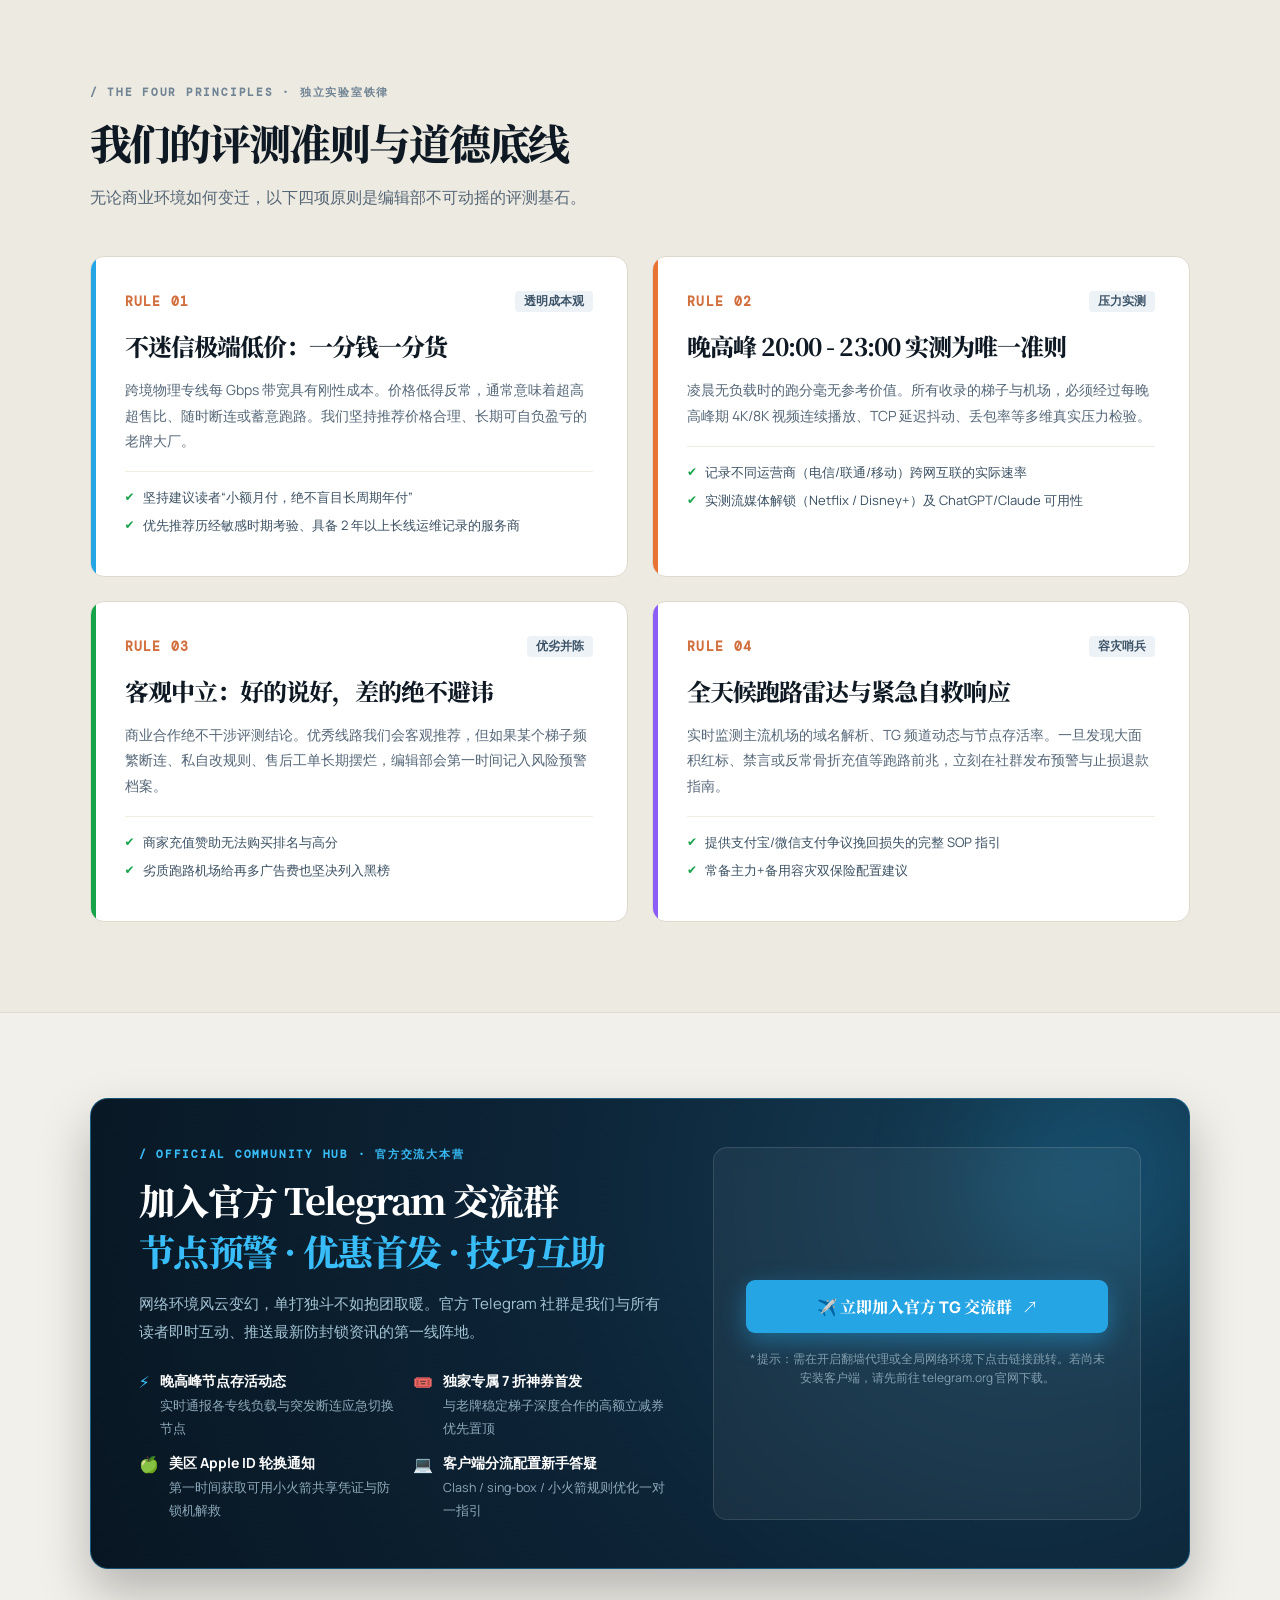
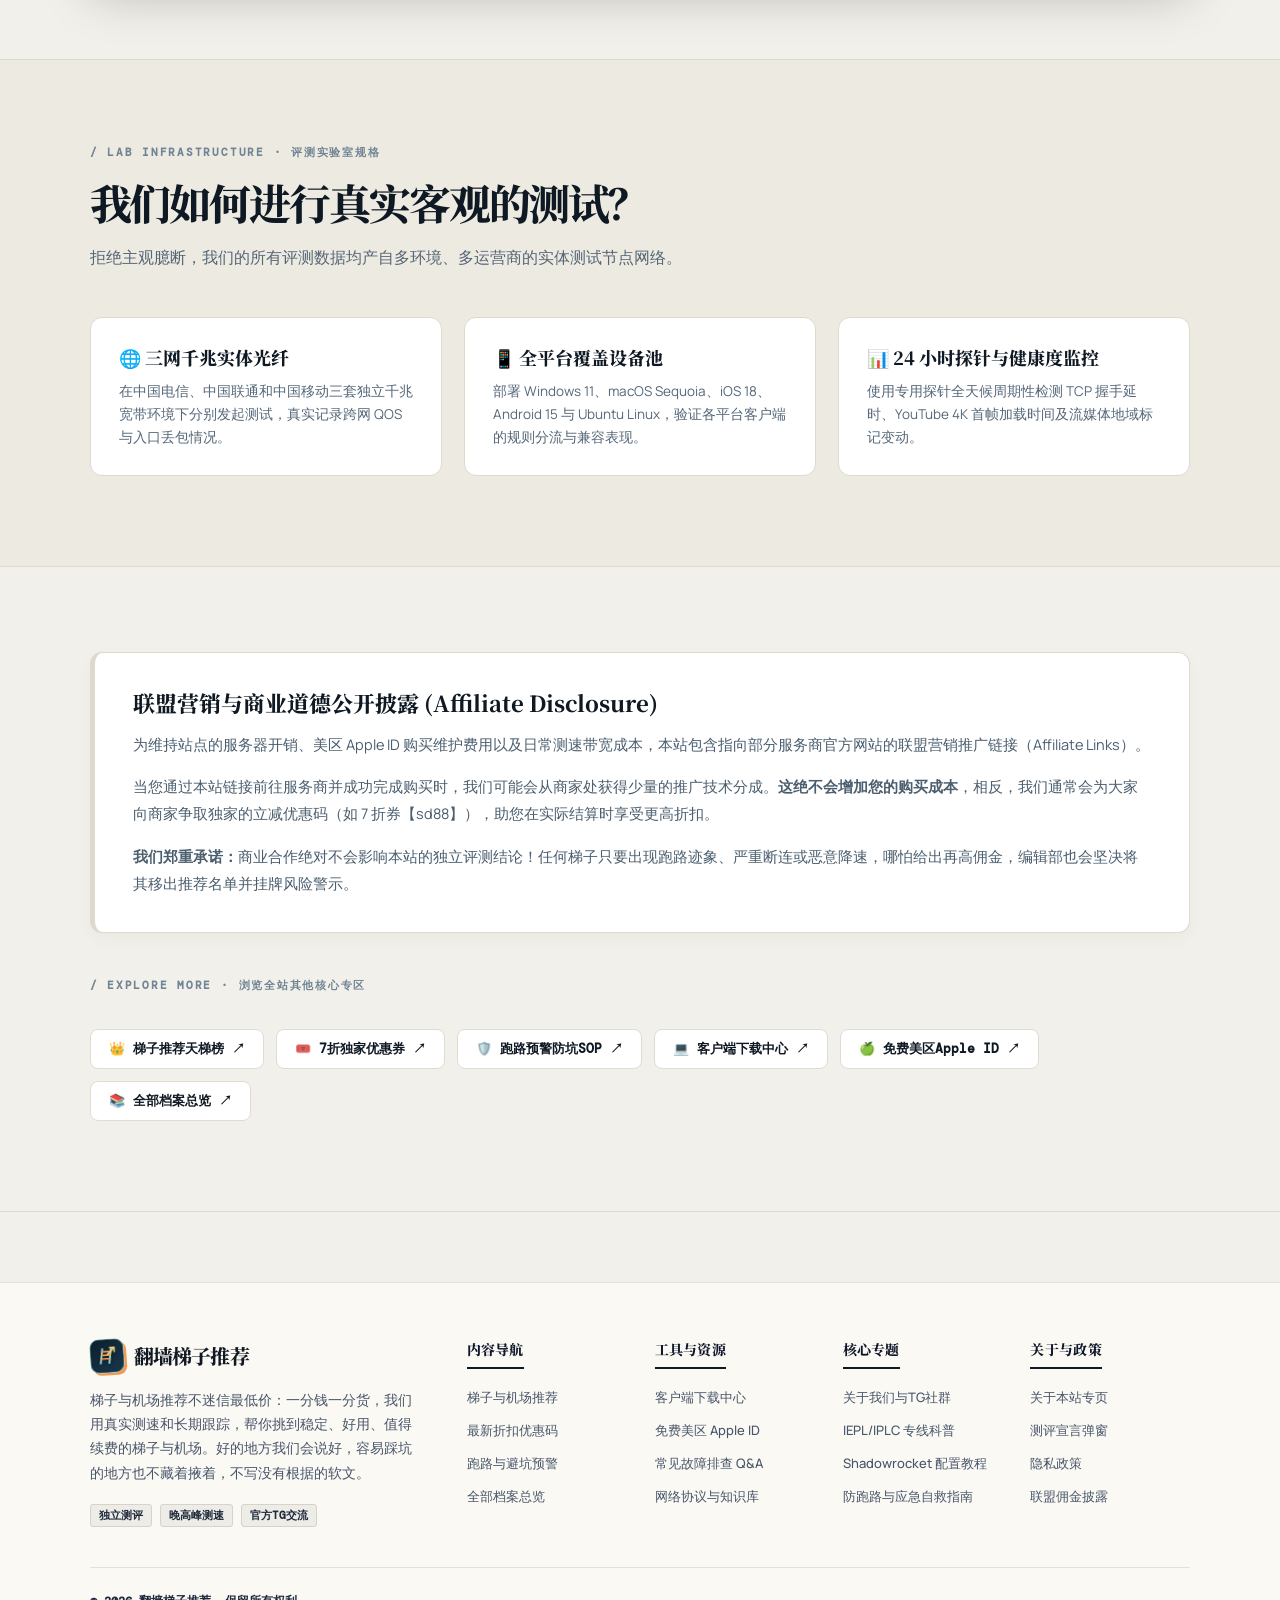
==== commit 3359343c: "feat: 新增25篇流媒体与AI深度研报、优化知识库专栏分类及完成全站死链与路由审计" ====
--- a/about.html
+++ b/about.html
@@ -46,8 +46,8 @@
       <small>/ LADDER PROXY GUIDE</small>
     </a>
     <div class="header-meta"><span class="live-dot"></span> 2026.10 · 独立评测团队档案</div>
-    <div style="display:flex;align-items:center;">
-      <a class="tg-header-badge" href="https://t.me/shandianshuvpn" target="_blank" rel="noopener noreferrer">✈️ 官方 TG 交流群 ↗</a>
+    <div class="site-header-actions">
+      <a class="tg-header-badge" href="https://t.me/shandianjiaoliu" target="_blank" rel="noopener noreferrer">✈️ 官方 TG 交流群 ↗</a>
       <a class="back-home" href="nav.html">返回全部档案 ↗</a>
     </div>
   </header>
@@ -65,7 +65,7 @@
         </p>
 
         <div class="about-hero-actions">
-          <a class="about-hero-btn-tg" href="https://t.me/shandianshuvpn" target="_blank" rel="noopener noreferrer">
+          <a class="about-hero-btn-tg" href="https://t.me/shandianjiaoliu" target="_blank" rel="noopener noreferrer">
             <span>✈️ 一键加入官方 Telegram 交流群</span>
             <span>↗</span>
           </a>
@@ -262,7 +262,7 @@
         </div>
 
         <div class="tg-feature-panel">
-          <a class="btn-tg-primary" href="https://t.me/shandianshuvpn" target="_blank" rel="noopener noreferrer">
+          <a class="btn-tg-primary" href="https://t.me/shandianjiaoliu" target="_blank" rel="noopener noreferrer">
             <span>✈️ 立即加入官方 TG 交流群</span>
             <span>↗</span>
           </a>
@@ -403,7 +403,7 @@
     <div class="footer-bottom-bar">
       <div class="footer-copy">© 2026 翻墙梯子推荐. 保留所有权利。</div>
       <div class="footer-disclaimer">
-        本站为独立测速与联盟营销网站，通过站内链接完成的符合条件的购买，我们可能获得一定佣金，不会增加您的购买成本。官方社群：<a href="https://t.me/shandianshuvpn" target="_blank" rel="noopener noreferrer" style="color:#26a5e4;text-decoration:none;">点击加入 Telegram 官方交流群 ↗</a>
+        本站为独立测速与联盟营销网站，通过站内链接完成的符合条件的购买，我们可能获得一定佣金，不会增加您的购买成本。官方社群：<a href="https://t.me/shandianjiaoliu" target="_blank" rel="noopener noreferrer" style="color:#26a5e4;text-decoration:none;">点击加入 Telegram 官方交流群 ↗</a>
       </div>
     </div>
   </footer>
--- a/styles.css
+++ b/styles.css
@@ -1 +1 @@
-:root{--ink:#101923;--paper:#f2f0eb;--cyan:#9de9e0;--orange:#f09a54;--line:rgba(16,25,35,.18)}*{box-sizing:border-box}html{scroll-behavior:smooth}body{margin:0;background:var(--paper);color:var(--ink);font-family:Manrope,system-ui,sans-serif}.noise{position:fixed;inset:0;pointer-events:none;opacity:.055;z-index:10;background-image:url("data:image/svg+xml,%3Csvg viewBox='0 0 180 180' xmlns='http://www.w3.org/2000/svg'%3E%3Cfilter id='n'%3E%3CfeTurbulence type='fractalNoise' baseFrequency='.9' numOctaves='4' stitchTiles='stitch'/%3E%3C/filter%3E%3Crect width='100%25' height='100%25' filter='url(%23n)' opacity='.55'/%3E%3C/svg%3E")}.section-pad{padding-left:clamp(24px,7vw,116px);padding-right:clamp(24px,7vw,116px)}.site-header{height:78px;display:flex;align-items:center;justify-content:space-between;padding:0 clamp(24px,4vw,64px);border-bottom:1px solid var(--line);position:relative;z-index:2}.brand{display:flex;align-items:baseline;gap:10px;color:var(--ink);text-decoration:none;font-weight:800;letter-spacing:-.04em}.brand-mark{display:grid;place-items:center;width:25px;height:25px;border-radius:50%;background:var(--ink);color:var(--cyan);font-size:16px;font-weight:400}.brand small{font-family:'DM Mono';font-size:9px;letter-spacing:.12em;opacity:.52;font-weight:400}.header-meta{font:11px 'DM Mono';letter-spacing:.04em}.live-dot{display:inline-block;width:6px;height:6px;background:#d65f45;border-radius:50%;margin-right:6px;box-shadow:0 0 0 4px #d65f4522}.menu-btn{background:none;border:0;width:32px;display:grid;gap:6px;padding:4px}.menu-btn span{height:1px;background:var(--ink);display:block}.hero{min-height:650px;height:calc(100vh - 78px);max-height:850px;display:flex;align-items:center;position:relative;overflow:hidden;background:radial-gradient(circle at 82% 28%, rgba(224, 126, 68, 0.12) 0%, rgba(244, 241, 234, 0) 55%), #f4f1ea;color:#0f1923;border-bottom:1.5px solid #ded8cb}#network-canvas,.hero-art{display:none!important}.hero:after{content:"";position:absolute;inset:0;opacity:.4;background:linear-gradient(90deg,#07111f 0%,transparent 48%),repeating-linear-gradient(135deg,transparent 0 90px,#1e5467 91px 92px,transparent 93px 180px)}.hero-copy{position:relative;z-index:1;max-width:610px}.eyebrow{font:11px 'DM Mono';letter-spacing:.13em;color:var(--cyan);text-transform:uppercase}.eyebrow span{margin-right:18px;color:#f4a45c}.hero h1{font:900 clamp(54px,8vw,112px)/.92 'Noto Serif SC',serif;letter-spacing:-.08em;margin:34px 0 28px}.hero h1 em{font-style:normal;color:var(--cyan);position:relative}.hero h1 em:after{content:"";height:8px;background:var(--orange);position:absolute;bottom:-2px;left:3px;right:0;z-index:-1;transform:skewX(-18deg)}.hero-intro{color:#a6b9c0;line-height:1.9;font-size:15px}.hero-actions{display:flex;gap:28px;align-items:center;margin-top:40px}.button{padding:14px 19px;text-decoration:none;font-weight:700;font-size:13px}.button-primary{background:var(--cyan);color:var(--ink)}.button-primary span{margin-left:22px}.text-link{color:#e5efeb;text-decoration:none;font-size:12px;border-bottom:1px solid #8da9ab;padding-bottom:4px}.text-link span{margin-left:10px}.hero-art{position:absolute;inset:0;z-index:0;opacity:.85}.orbit{position:absolute;border:1px solid rgba(157,233,224,.25);border-radius:50%;transform:rotate(-20deg)}.orbit-a{width:800px;height:390px;right:-60px;top:20%}.orbit-b{width:640px;height:270px;right:40px;top:34%;border-color:rgba(240,154,84,.28)}.route{position:absolute;height:1px;background:linear-gradient(90deg,transparent,var(--cyan));transform-origin:left}.route-a{width:500px;right:12%;top:42%;transform:rotate(-20deg)}.route-b{width:370px;right:4%;top:66%;transform:rotate(25deg)}.route-c{width:280px;right:27%;top:29%;transform:rotate(48deg);background:linear-gradient(90deg,transparent,var(--orange))}.node{position:absolute;width:8px;height:8px;border-radius:50%;background:var(--cyan);box-shadow:0 0 0 7px #9de9e033,0 0 22px #9de9e0}.n1{right:24%;top:32%}.n2{right:12%;top:61%;background:var(--orange);box-shadow:0 0 0 7px #f09a5433,0 0 22px #f09a54}.n3{right:43%;top:47%}.n4{right:31%;top:75%;width:4px;height:4px}.art-label{position:absolute;font:9px 'DM Mono';color:#9dbcc0;letter-spacing:.12em}.label-a{right:21%;top:24%}.label-b{right:10%;top:67%;color:var(--orange)}.compass{position:absolute;right:7%;top:21%;font:10px 'DM Mono';line-height:1.6;text-align:center;color:#85a8af}.compass i{font-style:normal;color:var(--orange)}.compass b{font-size:20px;font-weight:400}.scroll-cue{position:absolute;bottom:32px;left:clamp(24px,7vw,116px);font:10px 'DM Mono';color:#8da9ab;z-index:2;display:flex;align-items:center;gap:12px}.scroll-cue span{width:28px;height:1px;background:#8da9ab}.ticker{overflow:hidden;background:var(--orange);font:11px 'DM Mono';letter-spacing:.14em;white-space:nowrap}.ticker div{padding:13px 0;animation:marquee 24s linear infinite;width:max-content}.ticker b{margin:0 26px;color:var(--ink)}@keyframes marquee{to{transform:translateX(-50%)}}.manifesto{padding-top:120px;padding-bottom:130px}.section-kicker{font:10px 'DM Mono';letter-spacing:.16em;color:#657779;margin-bottom:34px}.manifesto-grid{display:grid;grid-template-columns:1.1fr .75fr;gap:12vw}.manifesto h2,.section-heading h2{font:600 clamp(37px,5vw,66px)/1.15 'Noto Serif SC';letter-spacing:-.07em;margin:0}.manifesto h2 span,.section-heading em{font-style:normal;color:#799799}.manifesto-grid p{line-height:1.9;color:#56666b;font-size:14px;margin:0 0 18px}.arrow-link{display:inline-block;margin-top:15px;color:var(--ink);font:700 12px 'DM Mono';text-decoration:none;border-bottom:1px solid var(--ink);padding-bottom:7px}.arrow-link span{margin-left:30px;color:#d16f3e}.nav-section{background:#e5e3dc;padding-top:100px;padding-bottom:120px}.section-heading{display:flex;align-items:flex-end;justify-content:space-between;margin-bottom:55px}.heading-note{font:12px 'DM Mono';color:#687477;padding-bottom:8px}.nav-grid{display:grid;grid-template-columns:repeat(6,1fr);gap:13px}.nav-card{min-height:295px;padding:22px 21px 20px;background:#c0ece5;text-decoration:none;color:var(--ink);display:flex;flex-direction:column;transition:transform .25s,box-shadow .25s}.nav-card:hover{transform:translateY(-6px);box-shadow:0 14px 30px #172e391c}.nav-card.featured{grid-column:span 2;background:#a9e4db}.nav-card.orange{grid-column:span 2;background:#f0a267}.nav-card.dark{grid-column:span 2;background:#142936;color:#e8f5f1}.nav-card.pale{grid-column:span 3;background:#f2eee7}.nav-card.slim{grid-column:span 1;min-height:270px}.nav-card.green{background:#c9dfbf}.nav-card.lavender{background:#cbc8df}.card-top{display:flex;justify-content:space-between;font:9px 'DM Mono';letter-spacing:.09em;opacity:.66}.nav-card h3{font:700 37px/.98 'Noto Serif SC';letter-spacing:-.09em;margin:37px 0 14px}.nav-card h3 strong{font-weight:900}.nav-card p{font-size:12px;line-height:1.7;max-width:190px;margin:0}.card-foot{font:10px 'DM Mono';margin-top:auto;opacity:.62}.quote{padding-top:130px;padding-bottom:120px;text-align:center;background:#101923;color:#eaf4ee}.quote-mark{font:100px/0.6 'Noto Serif SC';color:var(--orange);height:60px}.quote blockquote{font:600 clamp(30px,4.7vw,65px)/1.25 'Noto Serif SC';letter-spacing:-.07em;margin:30px 0}.quote blockquote strong{color:var(--cyan);font-weight:600}.quote-by{font:10px 'DM Mono';color:#89a0a3;letter-spacing:.12em}.site-footer{background:#101923;color:#819195;border-top:1px solid #36505b;display:flex;justify-content:space-between;align-items:center;padding-top:24px;padding-bottom:24px;font:10px 'DM Mono'}.site-footer .brand{color:#e7f0eb}.site-footer .brand small{display:none}@media(max-width:800px){.header-meta{display:none}.hero{height:720px;align-items:flex-start;padding-top:90px}.hero h1{font-size:65px}.hero-art{opacity:.4}.manifesto-grid,.section-heading{display:block}.heading-note{display:block;margin-top:20px}.nav-grid{grid-template-columns:repeat(2,1fr)}.nav-card,.nav-card.featured,.nav-card.orange,.nav-card.dark,.nav-card.pale,.nav-card.slim{grid-column:span 1;min-height:250px}.nav-card h3{font-size:31px}.site-footer{gap:15px;flex-wrap:wrap}}
+:root{--ink:#101923;--paper:#f2f0eb;--cyan:#9de9e0;--orange:#f09a54;--line:rgba(16,25,35,.18)}*{box-sizing:border-box}html{scroll-behavior:smooth}body{margin:0;background:var(--paper);color:var(--ink);font-family:Manrope,system-ui,sans-serif}a{color:inherit;text-decoration:none}.site-header-actions{display:inline-flex;align-items:center;gap:14px;flex-shrink:0}.tg-header-badge{font:700 11.5px/1 'DM Mono',monospace;color:#0284c7;background:rgba(2,132,199,.08);border:1px solid rgba(2,132,199,.32);padding:6px 14px;border-radius:20px;text-decoration:none;display:inline-flex;align-items:center;gap:6px;transition:all .2s ease;white-space:nowrap;cursor:pointer}.tg-header-badge:hover{background:#0284c7;color:#fff;border-color:#0284c7;transform:translateY(-2px);box-shadow:0 4px 14px rgba(2,132,199,.35)}.back-home{font:700 11.5px/1.4 'DM Mono',monospace;color:var(--ink);text-decoration:none;border-bottom:1.5px solid var(--ink);padding-bottom:3px;transition:all .2s ease;white-space:nowrap;display:inline-flex;align-items:center}.back-home:hover{color:#e87333;border-bottom-color:#e87333;transform:translateY(-1px)}.noise{position:fixed;inset:0;pointer-events:none;opacity:.055;z-index:10;background-image:url("data:image/svg+xml,%3Csvg viewBox='0 0 180 180' xmlns='http://www.w3.org/2000/svg'%3E%3Cfilter id='n'%3E%3CfeTurbulence type='fractalNoise' baseFrequency='.9' numOctaves='4' stitchTiles='stitch'/%3E%3C/filter%3E%3Crect width='100%25' height='100%25' filter='url(%23n)' opacity='.55'/%3E%3C/svg%3E")}.section-pad{padding-left:clamp(24px,7vw,116px);padding-right:clamp(24px,7vw,116px)}.site-header{height:78px;display:flex;align-items:center;justify-content:space-between;padding:0 clamp(24px,4vw,64px);border-bottom:1px solid var(--line);position:relative;z-index:2}.brand{display:flex;align-items:baseline;gap:10px;color:var(--ink);text-decoration:none;font-weight:800;letter-spacing:-.04em}.brand-mark{display:grid;place-items:center;width:25px;height:25px;border-radius:50%;background:var(--ink);color:var(--cyan);font-size:16px;font-weight:400}.brand small{font-family:'DM Mono';font-size:9px;letter-spacing:.12em;opacity:.52;font-weight:400}.header-meta{font:11px 'DM Mono';letter-spacing:.04em}.live-dot{display:inline-block;width:6px;height:6px;background:#d65f45;border-radius:50%;margin-right:6px;box-shadow:0 0 0 4px #d65f4522}.menu-btn{background:none;border:0;width:32px;display:grid;gap:6px;padding:4px}.menu-btn span{height:1px;background:var(--ink);display:block}.hero{min-height:650px;height:calc(100vh - 78px);max-height:850px;display:flex;align-items:center;position:relative;overflow:hidden;background:radial-gradient(circle at 82% 28%, rgba(224, 126, 68, 0.12) 0%, rgba(244, 241, 234, 0) 55%), #f4f1ea;color:#0f1923;border-bottom:1.5px solid #ded8cb}#network-canvas,.hero-art{display:none!important}.hero:after{content:"";position:absolute;inset:0;opacity:.4;background:linear-gradient(90deg,#07111f 0%,transparent 48%),repeating-linear-gradient(135deg,transparent 0 90px,#1e5467 91px 92px,transparent 93px 180px)}.hero-copy{position:relative;z-index:1;max-width:610px}.eyebrow{font:11px 'DM Mono';letter-spacing:.13em;color:var(--cyan);text-transform:uppercase}.eyebrow span{margin-right:18px;color:#f4a45c}.hero h1{font:900 clamp(54px,8vw,112px)/.92 'Noto Serif SC',serif;letter-spacing:-.08em;margin:34px 0 28px}.hero h1 em{font-style:normal;color:var(--cyan);position:relative}.hero h1 em:after{content:"";height:8px;background:var(--orange);position:absolute;bottom:-2px;left:3px;right:0;z-index:-1;transform:skewX(-18deg)}.hero-intro{color:#a6b9c0;line-height:1.9;font-size:15px}.hero-actions{display:flex;gap:28px;align-items:center;margin-top:40px}.button{padding:14px 19px;text-decoration:none;font-weight:700;font-size:13px}.button-primary{background:var(--cyan);color:var(--ink)}.button-primary span{margin-left:22px}.text-link{color:#e5efeb;text-decoration:none;font-size:12px;border-bottom:1px solid #8da9ab;padding-bottom:4px}.text-link span{margin-left:10px}.hero-art{position:absolute;inset:0;z-index:0;opacity:.85}.orbit{position:absolute;border:1px solid rgba(157,233,224,.25);border-radius:50%;transform:rotate(-20deg)}.orbit-a{width:800px;height:390px;right:-60px;top:20%}.orbit-b{width:640px;height:270px;right:40px;top:34%;border-color:rgba(240,154,84,.28)}.route{position:absolute;height:1px;background:linear-gradient(90deg,transparent,var(--cyan));transform-origin:left}.route-a{width:500px;right:12%;top:42%;transform:rotate(-20deg)}.route-b{width:370px;right:4%;top:66%;transform:rotate(25deg)}.route-c{width:280px;right:27%;top:29%;transform:rotate(48deg);background:linear-gradient(90deg,transparent,var(--orange))}.node{position:absolute;width:8px;height:8px;border-radius:50%;background:var(--cyan);box-shadow:0 0 0 7px #9de9e033,0 0 22px #9de9e0}.n1{right:24%;top:32%}.n2{right:12%;top:61%;background:var(--orange);box-shadow:0 0 0 7px #f09a5433,0 0 22px #f09a54}.n3{right:43%;top:47%}.n4{right:31%;top:75%;width:4px;height:4px}.art-label{position:absolute;font:9px 'DM Mono';color:#9dbcc0;letter-spacing:.12em}.label-a{right:21%;top:24%}.label-b{right:10%;top:67%;color:var(--orange)}.compass{position:absolute;right:7%;top:21%;font:10px 'DM Mono';line-height:1.6;text-align:center;color:#85a8af}.compass i{font-style:normal;color:var(--orange)}.compass b{font-size:20px;font-weight:400}.scroll-cue{position:absolute;bottom:32px;left:clamp(24px,7vw,116px);font:10px 'DM Mono';color:#8da9ab;z-index:2;display:flex;align-items:center;gap:12px}.scroll-cue span{width:28px;height:1px;background:#8da9ab}.ticker{overflow:hidden;background:var(--orange);font:11px 'DM Mono';letter-spacing:.14em;white-space:nowrap}.ticker div{padding:13px 0;animation:marquee 24s linear infinite;width:max-content}.ticker b{margin:0 26px;color:var(--ink)}@keyframes marquee{to{transform:translateX(-50%)}}.manifesto{padding-top:120px;padding-bottom:130px}.section-kicker{font:10px 'DM Mono';letter-spacing:.16em;color:#657779;margin-bottom:34px}.manifesto-grid{display:grid;grid-template-columns:1.1fr .75fr;gap:12vw}.manifesto h2,.section-heading h2{font:600 clamp(37px,5vw,66px)/1.15 'Noto Serif SC';letter-spacing:-.07em;margin:0}.manifesto h2 span,.section-heading em{font-style:normal;color:#799799}.manifesto-grid p{line-height:1.9;color:#56666b;font-size:14px;margin:0 0 18px}.arrow-link{display:inline-block;margin-top:15px;color:var(--ink);font:700 12px 'DM Mono';text-decoration:none;border-bottom:1px solid var(--ink);padding-bottom:7px}.arrow-link span{margin-left:30px;color:#d16f3e}.nav-section{background:#e5e3dc;padding-top:100px;padding-bottom:120px}.section-heading{display:flex;align-items:flex-end;justify-content:space-between;margin-bottom:55px}.heading-note{font:12px 'DM Mono';color:#687477;padding-bottom:8px}.nav-grid{display:grid;grid-template-columns:repeat(6,1fr);gap:13px}.nav-card{min-height:295px;padding:22px 21px 20px;background:#c0ece5;text-decoration:none;color:var(--ink);display:flex;flex-direction:column;transition:transform .25s,box-shadow .25s}.nav-card:hover{transform:translateY(-6px);box-shadow:0 14px 30px #172e391c}.nav-card.featured{grid-column:span 2;background:#a9e4db}.nav-card.orange{grid-column:span 2;background:#f0a267}.nav-card.dark{grid-column:span 2;background:#142936;color:#e8f5f1}.nav-card.pale{grid-column:span 3;background:#f2eee7}.nav-card.slim{grid-column:span 1;min-height:270px}.nav-card.green{background:#c9dfbf}.nav-card.lavender{background:#cbc8df}.card-top{display:flex;justify-content:space-between;font:9px 'DM Mono';letter-spacing:.09em;opacity:.66}.nav-card h3{font:700 37px/.98 'Noto Serif SC';letter-spacing:-.09em;margin:37px 0 14px}.nav-card h3 strong{font-weight:900}.nav-card p{font-size:12px;line-height:1.7;max-width:190px;margin:0}.card-foot{font:10px 'DM Mono';margin-top:auto;opacity:.62}.quote{padding-top:130px;padding-bottom:120px;text-align:center;background:#101923;color:#eaf4ee}.quote-mark{font:100px/0.6 'Noto Serif SC';color:var(--orange);height:60px}.quote blockquote{font:600 clamp(30px,4.7vw,65px)/1.25 'Noto Serif SC';letter-spacing:-.07em;margin:30px 0}.quote blockquote strong{color:var(--cyan);font-weight:600}.quote-by{font:10px 'DM Mono';color:#89a0a3;letter-spacing:.12em}.site-footer{background:#101923;color:#819195;border-top:1px solid #36505b;display:flex;justify-content:space-between;align-items:center;padding-top:24px;padding-bottom:24px;font:10px 'DM Mono'}.site-footer .brand{color:#e7f0eb}.site-footer .brand small{display:none}@media(max-width:800px){.header-meta{display:none}.hero{height:720px;align-items:flex-start;padding-top:90px}.hero h1{font-size:65px}.hero-art{opacity:.4}.manifesto-grid,.section-heading{display:block}.heading-note{display:block;margin-top:20px}.nav-grid{grid-template-columns:repeat(2,1fr)}.nav-card,.nav-card.featured,.nav-card.orange,.nav-card.dark,.nav-card.pale,.nav-card.slim{grid-column:span 1;min-height:250px}.nav-card h3{font-size:31px}.site-footer{gap:15px;flex-wrap:wrap}}
--- a/brand.css
+++ b/brand.css
@@ -1,3 +1,11 @@
+/* ============================================================
+   全局链接基础样式兜底 (Prevent unstyled purple/underlined browser defaults)
+   ============================================================ */
+a, a:visited {
+  color: inherit;
+  text-decoration: none;
+}
+
 /* ============================================================
    全新品牌标识系统 (Brand Logo & Ladder Mark)
    ============================================================ */
@@ -277,3 +285,84 @@
     grid-template-columns: 1fr;
   }
 }
+
+/* ============================================================
+   全局顶部导航操作区与链接 (Global Site Header Actions & Badges)
+   ============================================================ */
+.site-header {
+  display: flex !important;
+  align-items: center !important;
+  justify-content: space-between !important;
+}
+
+.site-header-actions {
+  display: inline-flex !important;
+  align-items: center !important;
+  gap: 14px !important;
+  flex-shrink: 0 !important;
+}
+
+.tg-header-badge {
+  font: 700 11.5px/1 'DM Mono', monospace !important;
+  color: #0284c7 !important;
+  background: rgba(2, 132, 199, 0.08) !important;
+  border: 1px solid rgba(2, 132, 199, 0.32) !important;
+  padding: 6px 14px !important;
+  border-radius: 20px !important;
+  text-decoration: none !important;
+  display: inline-flex !important;
+  align-items: center !important;
+  gap: 6px !important;
+  transition: all 0.22s cubic-bezier(0.16, 1, 0.3, 1) !important;
+  white-space: nowrap !important;
+  box-shadow: 0 1px 3px rgba(2, 132, 199, 0.08) !important;
+  cursor: pointer !important;
+}
+
+.tg-header-badge:hover {
+  background: #0284c7 !important;
+  color: #ffffff !important;
+  border-color: #0284c7 !important;
+  transform: translateY(-2px) !important;
+  box-shadow: 0 4px 14px rgba(2, 132, 199, 0.35) !important;
+  text-decoration: none !important;
+}
+
+.back-home {
+  font: 700 11.5px/1.4 'DM Mono', monospace !important;
+  color: #101923 !important;
+  text-decoration: none !important;
+  border-bottom: 1.5px solid #101923 !important;
+  padding-bottom: 3px !important;
+  transition: all 0.2s ease !important;
+  white-space: nowrap !important;
+  display: inline-flex !important;
+  align-items: center !important;
+  cursor: pointer !important;
+}
+
+.back-home:hover {
+  color: #e87333 !important;
+  border-bottom-color: #e87333 !important;
+  transform: translateY(-1px) !important;
+  text-decoration: none !important;
+}
+
+@media (max-width: 720px) {
+  .site-header-actions {
+    gap: 8px !important;
+  }
+  .tg-header-badge {
+    padding: 5px 10px !important;
+    font-size: 10.5px !important;
+  }
+  .back-home {
+    font-size: 10.5px !important;
+  }
+}
+
+@media (max-width: 480px) {
+  .header-meta {
+    display: none !important;
+  }
+}
--- a/about.css
+++ b/about.css
@@ -541,3 +541,54 @@
     padding: 26px 20px;
   }
 }
+
+/* 顶部导航操作按钮栏 */
+.site-header-actions {
+  display: inline-flex !important;
+  align-items: center !important;
+  gap: 14px !important;
+}
+
+.tg-header-badge {
+  font: 700 11.5px/1 'DM Mono', monospace !important;
+  color: #0284c7 !important;
+  background: rgba(2, 132, 199, 0.08) !important;
+  border: 1px solid rgba(2, 132, 199, 0.32) !important;
+  padding: 6px 14px !important;
+  border-radius: 20px !important;
+  text-decoration: none !important;
+  display: inline-flex !important;
+  align-items: center !important;
+  gap: 6px !important;
+  transition: all 0.22s cubic-bezier(0.16, 1, 0.3, 1) !important;
+  white-space: nowrap !important;
+  box-shadow: 0 1px 2px rgba(2, 132, 199, 0.06) !important;
+}
+
+.tg-header-badge:hover {
+  background: #0284c7 !important;
+  color: #ffffff !important;
+  border-color: #0284c7 !important;
+  transform: translateY(-2px) !important;
+  box-shadow: 0 4px 14px rgba(2, 132, 199, 0.35) !important;
+  text-decoration: none !important;
+}
+
+.back-home {
+  font: 700 11.5px/1.4 'DM Mono', monospace !important;
+  color: #101923 !important;
+  text-decoration: none !important;
+  border-bottom: 1.5px solid #101923 !important;
+  padding-bottom: 3px !important;
+  transition: all 0.2s ease !important;
+  white-space: nowrap !important;
+  display: inline-flex !important;
+  align-items: center !important;
+}
+
+.back-home:hover {
+  color: #e87333 !important;
+  border-bottom-color: #e87333 !important;
+  transform: translateY(-1px) !important;
+  text-decoration: none !important;
+}
